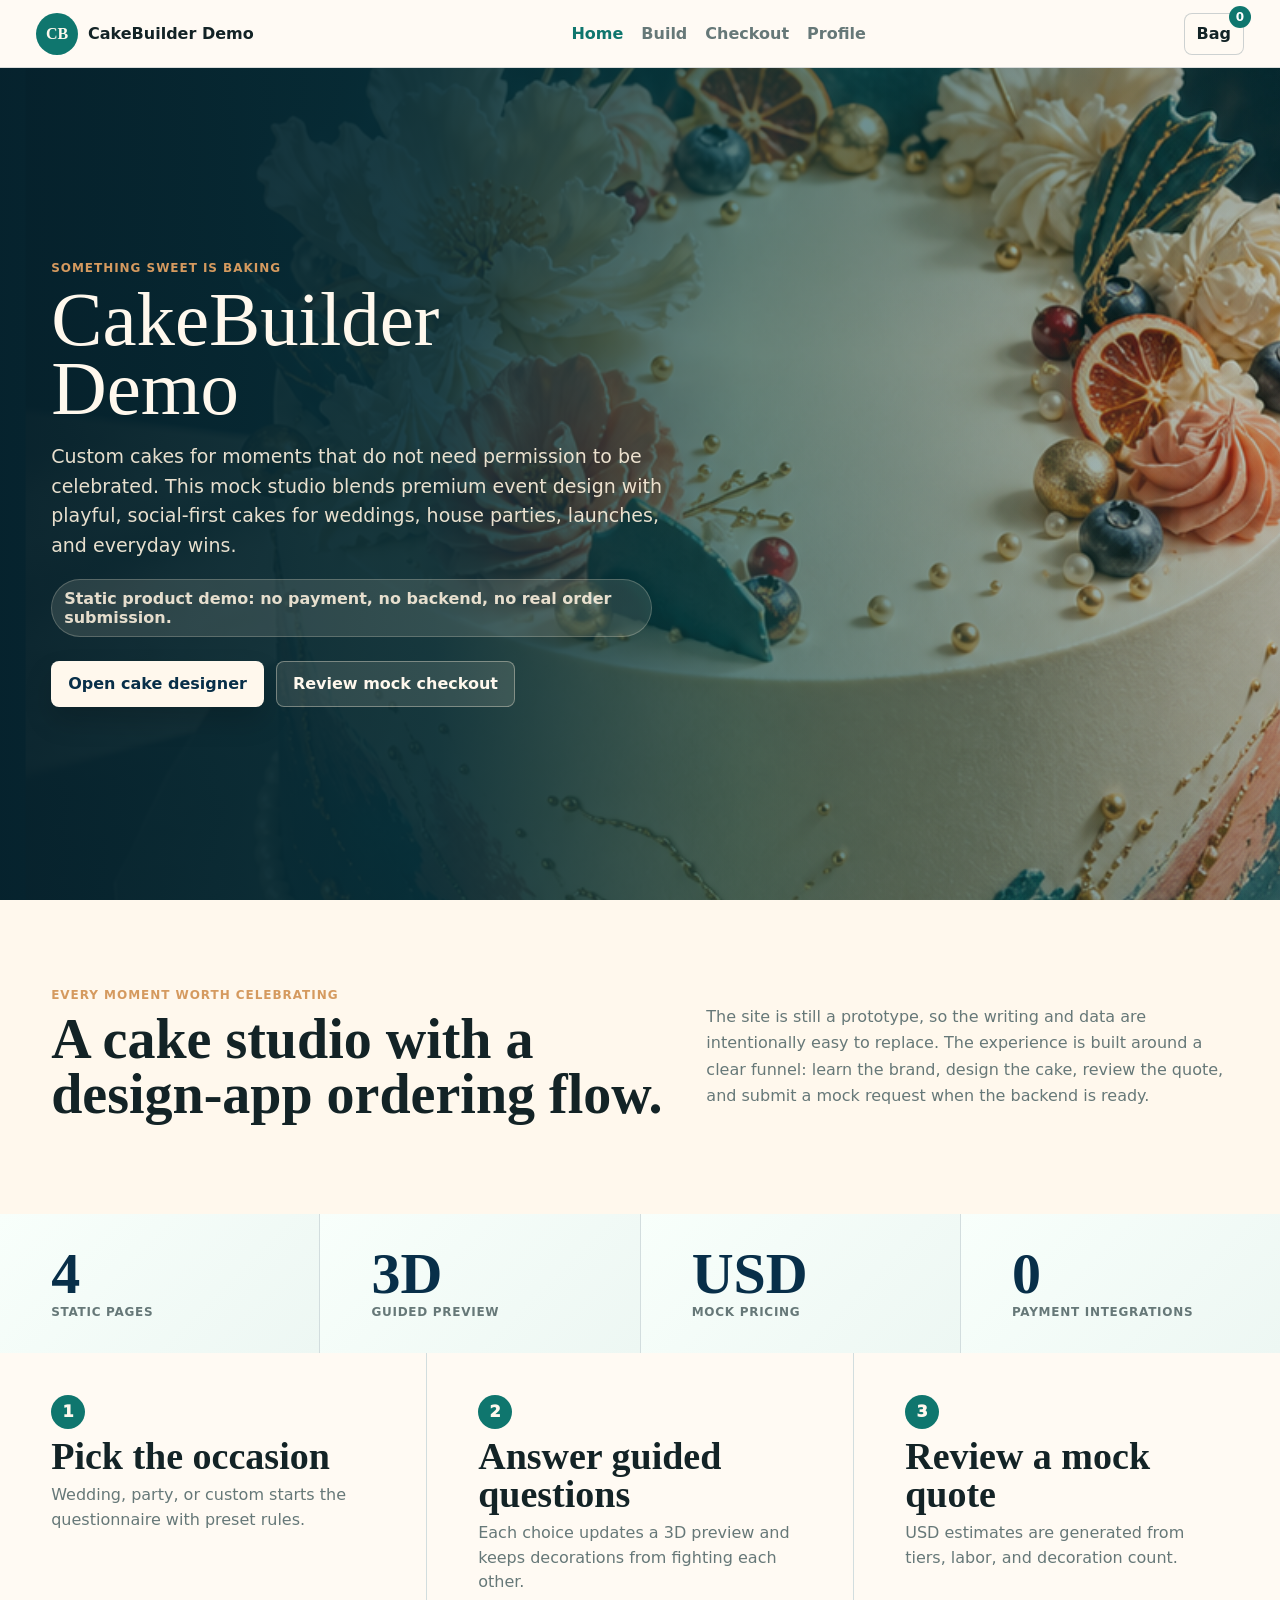
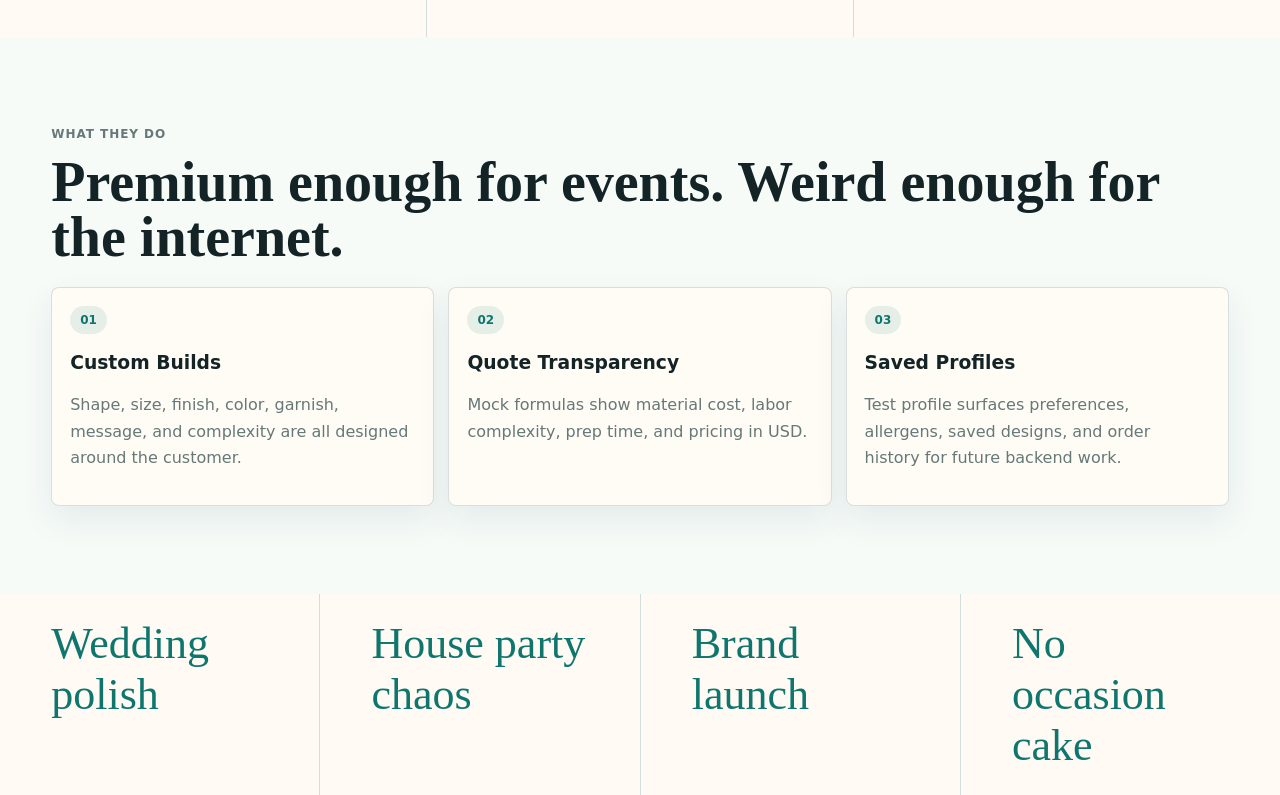
==== index.html @ 95fa7612 "Make homepage hero full-bleed" ====
<!doctype html>
<html lang="en">
  <head>
    <meta charset="utf-8" />
    <meta name="viewport" content="width=device-width, initial-scale=1" />
    <title>CakeBuilder Demo | Custom Cake Design Prototype</title>
    <meta
      name="description"
      content="CakeBuilder Demo is a polished static prototype with a guided cake builder, checkout preview, and mock profile UI."
    />
    <link rel="stylesheet" href="styles.css" />
  </head>
  <body data-page="home">
    <header class="site-header">
      <a class="brand" href="index.html" aria-label="CakeBuilder Demo home">
        <span class="brand-mark">CB</span>
        <span class="brand-text">CakeBuilder Demo</span>
      </a>
      <nav class="nav-links" aria-label="Primary navigation">
        <a aria-current="page" href="index.html">Home</a>
        <a href="builder.html">Build</a>
        <a href="checkout.html">Checkout</a>
        <a href="profile.html">Profile</a>
      </nav>
      <a class="bag-button" href="checkout.html" aria-label="Open checkout">
        <span class="cart-count">0</span>
        Bag
      </a>
    </header>

    <main>
      <section class="hero hero-home">
        <div class="hero-copy">
          <p class="eyebrow">Something sweet is baking</p>
          <h1><span>CakeBuilder</span><span>Demo</span></h1>
          <p>
            Custom cakes for moments that do not need permission to be celebrated. This mock
            studio blends premium event design with playful, social-first cakes for weddings,
            house parties, launches, and everyday wins.
          </p>
          <div class="prototype-note">Static product demo: no payment, no backend, no real order submission.</div>
          <div class="hero-actions">
            <a class="primary-button" href="builder.html">Open cake designer</a>
            <a class="secondary-button" href="checkout.html">Review mock checkout</a>
          </div>
        </div>
        <div class="poster-cake" aria-hidden="true">
          <img
            class="poster-image"
            src="assets/homepage-cake-poster.png"
            alt=""
            decoding="async"
            fetchpriority="high"
          />
        </div>
      </section>

      <section class="intro-band">
        <div>
          <p class="eyebrow">Every moment worth celebrating</p>
          <h2>A cake studio with a design-app ordering flow.</h2>
        </div>
        <p>
          The site is still a prototype, so the writing and data are intentionally easy to
          replace. The experience is built around a clear funnel: learn the brand, design the
          cake, review the quote, and submit a mock request when the backend is ready.
        </p>
      </section>

      <section class="demo-metrics" aria-label="Demo capabilities">
        <div>
          <strong>4</strong>
          <span>static pages</span>
        </div>
        <div>
          <strong>3D</strong>
          <span>guided preview</span>
        </div>
        <div>
          <strong>USD</strong>
          <span>mock pricing</span>
        </div>
        <div>
          <strong>0</strong>
          <span>payment integrations</span>
        </div>
      </section>

      <section class="process-band" aria-label="Prototype flow">
        <article>
          <span>1</span>
          <h3>Pick the occasion</h3>
          <p>Wedding, party, or custom starts the questionnaire with preset rules.</p>
        </article>
        <article>
          <span>2</span>
          <h3>Answer guided questions</h3>
          <p>Each choice updates a 3D preview and keeps decorations from fighting each other.</p>
        </article>
        <article>
          <span>3</span>
          <h3>Review a mock quote</h3>
          <p>USD estimates are generated from tiers, labor, and decoration count.</p>
        </article>
      </section>

      <section class="split-story">
        <div class="section-heading">
          <p class="eyebrow">What they do</p>
          <h2>Premium enough for events. Weird enough for the internet.</h2>
        </div>
        <div class="story-grid">
          <article>
            <span class="feature-chip">01</span>
            <h3>Custom Builds</h3>
            <p>Shape, size, finish, color, garnish, message, and complexity are all designed around the customer.</p>
          </article>
          <article>
            <span class="feature-chip">02</span>
            <h3>Quote Transparency</h3>
            <p>Mock formulas show material cost, labor complexity, prep time, and pricing in USD.</p>
          </article>
          <article>
            <span class="feature-chip">03</span>
            <h3>Saved Profiles</h3>
            <p>Test profile surfaces preferences, allergens, saved designs, and order history for future backend work.</p>
          </article>
        </div>
      </section>

      <section class="occasion-strip" aria-label="Cake occasions">
        <a href="builder.html?style=wedding">Wedding polish</a>
        <a href="builder.html?style=party">House party chaos</a>
        <a href="builder.html?style=custom">Brand launch</a>
        <a href="builder.html?style=custom">No occasion cake</a>
      </section>
    </main>

    <script src="app.js"></script>
  </body>
</html>
---- styles.css ----
:root {
  --red: #0f766e;
  --red-dark: #082f49;
  --cream: #fff8ed;
  --cream-2: #dceee9;
  --ink: #132326;
  --muted: #667878;
  --gold: #d59a5f;
  --teal: #14b8a6;
  --pink: #e97863;
  --card: rgba(255, 252, 246, 0.95);
  --line: rgba(8, 47, 73, 0.15);
  --shadow: 0 22px 54px rgba(10, 37, 47, 0.18);
  color-scheme: light;
  font-family: Inter, ui-sans-serif, system-ui, -apple-system, BlinkMacSystemFont, "Segoe UI", sans-serif;
}

* {
  box-sizing: border-box;
}

html {
  scroll-behavior: smooth;
}

body {
  margin: 0;
  background: #f6fbf8;
  color: var(--ink);
}

button,
input,
select,
textarea {
  font: inherit;
}

a {
  color: inherit;
}

.site-header {
  position: sticky;
  top: 0;
  z-index: 20;
  display: flex;
  align-items: center;
  justify-content: space-between;
  gap: 12px;
  min-height: 68px;
  padding: 10px clamp(14px, 3vw, 36px);
  background: rgba(255, 250, 243, 0.92);
  border-bottom: 1px solid var(--line);
  backdrop-filter: blur(18px);
}

.brand {
  display: inline-flex;
  align-items: center;
  gap: 10px;
  min-width: 0;
  text-decoration: none;
  font-weight: 900;
}

.brand-mark {
  display: grid;
  place-items: center;
  width: 42px;
  height: 42px;
  flex: 0 0 auto;
  border-radius: 50%;
  background: var(--red);
  color: var(--cream);
  font-family: Georgia, serif;
}

.brand-text {
  white-space: nowrap;
}

.nav-links {
  display: none;
  gap: 18px;
  color: var(--muted);
  font-weight: 800;
}

.nav-links a {
  text-decoration: none;
}

.nav-links a[aria-current="page"] {
  color: var(--red);
}

.bag-button {
  position: relative;
  display: inline-flex;
  align-items: center;
  justify-content: center;
  min-height: 42px;
  border: 1px solid rgba(8, 47, 73, 0.2);
  border-radius: 8px;
  padding: 9px 12px;
  background: #fffaf3;
  color: var(--ink);
  font-weight: 900;
  text-decoration: none;
}

.cart-count {
  position: absolute;
  top: -8px;
  right: -8px;
  display: grid;
  place-items: center;
  min-width: 22px;
  height: 22px;
  padding: 0 6px;
  border-radius: 999px;
  background: var(--red);
  color: #fff;
  font-size: 12px;
}

.hero {
  display: grid;
  gap: 28px;
  align-items: center;
  padding: clamp(28px, 6vw, 72px) clamp(16px, 4vw, 64px);
}

.hero-home {
  position: relative;
  min-height: calc(100svh - 68px);
  overflow: hidden;
  isolation: isolate;
  background: #0a3c45;
  color: var(--cream);
}

.hero-copy {
  position: relative;
  z-index: 2;
  max-width: 640px;
}

.eyebrow {
  margin: 0 0 10px;
  color: var(--gold);
  font-size: 12px;
  font-weight: 900;
  letter-spacing: 0.08em;
  text-transform: uppercase;
}

h1,
h2,
h3,
p {
  overflow-wrap: anywhere;
}

.hero h1,
.page-heading h1,
.designer-hero h1,
.profile-card h1 {
  margin: 0;
  font-family: Georgia, "Times New Roman", serif;
  font-size: clamp(52px, 12vw, 120px);
  line-height: 0.9;
  font-weight: 500;
}

.hero h1 span {
  display: block;
  overflow-wrap: normal;
}

.hero p:not(.eyebrow),
.designer-hero p,
.page-heading p {
  max-width: 62ch;
  color: rgba(255, 243, 223, 0.9);
  font-size: clamp(17px, 2.4vw, 21px);
  line-height: 1.55;
}

.hero-actions,
.action-row {
  display: flex;
  flex-wrap: wrap;
  gap: 12px;
  margin-top: 24px;
}

.primary-button,
.secondary-button,
.secondary-action,
.tool-button {
  display: inline-flex;
  align-items: center;
  justify-content: center;
  min-height: 46px;
  border-radius: 8px;
  padding: 12px 16px;
  border: 1px solid transparent;
  font-weight: 900;
  text-decoration: none;
  cursor: pointer;
}

.primary-button {
  background: var(--cream);
  color: var(--red-dark);
  box-shadow: 0 14px 28px rgba(0, 0, 0, 0.16);
}

.secondary-button {
  background: rgba(255, 243, 223, 0.12);
  border-color: rgba(255, 243, 223, 0.36);
  color: var(--cream);
}

.secondary-action,
.tool-button {
  background: #fffaf3;
  border-color: rgba(8, 47, 73, 0.2);
  color: var(--ink);
}

.full {
  width: 100%;
}

.poster-cake {
  position: absolute;
  inset: 0;
  z-index: 0;
  min-height: 100%;
  overflow: hidden;
  border: 0;
  border-radius: 0;
  background: #08333c;
  box-shadow: none;
  isolation: isolate;
  pointer-events: none;
}

.poster-cake::after {
  content: "";
  position: absolute;
  inset: 0;
  z-index: 1;
  background:
    linear-gradient(90deg, rgba(6, 34, 45, 0.96) 0%, rgba(8, 48, 58, 0.9) 34%, rgba(9, 74, 76, 0.56) 58%, rgba(9, 74, 76, 0.18) 100%),
    linear-gradient(180deg, rgba(3, 27, 34, 0.18), transparent 34%, rgba(3, 27, 34, 0.18)),
    radial-gradient(circle at 80% 72%, rgba(213, 154, 95, 0.12), transparent 34%);
  pointer-events: none;
}

.poster-image {
  position: absolute;
  inset: 0;
  z-index: 0;
  width: 100%;
  height: 100%;
  object-fit: cover;
  object-position: center 62%;
  transform: scale(1.2) translateX(10%);
  filter: saturate(1.04) contrast(1.03) brightness(0.92);
}

.poster-script {
  position: absolute;
  top: clamp(24px, 5vh, 44px);
  left: clamp(18px, 4vw, 42px);
  right: clamp(18px, 4vw, 42px);
  z-index: 2;
  color: #fff8ef;
  font-family: Georgia, "Times New Roman", serif;
  font-size: clamp(68px, 8vw, 112px);
  font-style: italic;
  line-height: 0.72;
  opacity: 0.94;
  text-shadow: 0 8px 22px rgba(2, 20, 28, 0.42);
  pointer-events: none;
}

.poster-plate {
  position: absolute;
  left: 50%;
  bottom: 82px;
  width: min(76vw, 420px);
  height: min(76vw, 420px);
  transform: translateX(-50%) rotateX(58deg) rotateZ(-10deg);
  border-radius: 50%;
  background: #f7e2bf;
  box-shadow: 0 18px 0 #e7c792, 0 36px 44px rgba(0, 0, 0, 0.26);
}

.poster-dessert {
  position: absolute;
  left: 13%;
  top: 11%;
  width: 74%;
  height: 74%;
  border-radius: 50%;
  background:
    radial-gradient(circle at center, #b80713 0 34%, transparent 35%),
    radial-gradient(circle at center, #fff2db 0 62%, #3b1b13 63% 77%, transparent 78%);
}

.poster-dessert span {
  position: absolute;
  width: 36px;
  height: 36px;
  border-radius: 50%;
  background: radial-gradient(circle at 35% 30%, #fff, #f5d5b3 70%);
  box-shadow: 0 6px 0 #d9b383;
}

.poster-dessert span::after {
  content: "";
  position: absolute;
  left: 11px;
  top: -10px;
  width: 18px;
  height: 18px;
  border-radius: 50%;
  background: #e51d24;
}

.poster-dessert span:nth-child(1) { left: 12%; top: 22%; }
.poster-dessert span:nth-child(2) { left: 42%; top: 8%; }
.poster-dessert span:nth-child(3) { right: 10%; top: 30%; }
.poster-dessert span:nth-child(4) { right: 18%; bottom: 16%; }
.poster-dessert span:nth-child(5) { left: 36%; bottom: 5%; }
.poster-dessert span:nth-child(6) { left: 6%; bottom: 26%; }

.poster-tag {
  position: absolute;
  left: 50%;
  bottom: 26px;
  z-index: 3;
  width: min(76%, 360px);
  transform: translateX(-50%);
  border: 1px solid rgba(255, 243, 223, 0.78);
  border-radius: 999px;
  padding: 10px 16px;
  background: rgba(8, 47, 73, 0.32);
  backdrop-filter: blur(10px);
  text-align: center;
  color: rgba(255, 243, 223, 0.9);
  font-weight: 800;
  text-shadow: 0 2px 8px rgba(2, 20, 28, 0.5);
}

.intro-band,
.split-story,
.page-shell,
.designer-shell {
  padding: clamp(36px, 7vw, 88px) clamp(16px, 4vw, 64px);
}

.intro-band {
  display: grid;
  gap: 18px;
  background: var(--cream);
}

.intro-band h2,
.section-heading h2,
.panel-title h2,
.checkout-summary h2,
.data-panel h2 {
  margin: 0;
  font-family: Georgia, "Times New Roman", serif;
  font-size: clamp(30px, 5vw, 56px);
  line-height: 0.98;
}

.intro-band p:not(.eyebrow),
.split-story p,
.page-heading p,
.profile-card p,
.data-panel p {
  color: var(--muted);
  line-height: 1.65;
}

.story-grid,
.profile-layout {
  display: grid;
  gap: 14px;
  margin-top: 22px;
}

.story-grid article,
.profile-card,
.data-panel,
.checkout-summary,
.checkout-item,
.loadout-panel,
.designer-controls,
.builder-viewport {
  border: 1px solid var(--line);
  border-radius: 8px;
  background: var(--card);
  box-shadow: 0 14px 34px rgba(8, 47, 73, 0.08);
}

.story-grid article,
.data-panel,
.checkout-summary,
.checkout-item,
.loadout-panel,
.designer-controls {
  padding: 18px;
}

.feature-chip,
.status-pill {
  display: inline-flex;
  width: fit-content;
  border-radius: 999px;
  padding: 7px 10px;
  background: rgba(15, 118, 110, 0.1);
  color: var(--red);
  font-size: 12px;
  font-weight: 900;
}

.occasion-strip {
  display: grid;
  grid-template-columns: 1fr;
  gap: 1px;
  background: var(--line);
}

.occasion-strip a {
  padding: 24px clamp(16px, 4vw, 64px);
  background: #fffaf3;
  color: var(--red);
  font-size: clamp(24px, 5vw, 44px);
  font-family: Georgia, serif;
  text-decoration: none;
}

.designer-shell {
  background: linear-gradient(180deg, #fffaf3, #f7ead9);
}

.designer-hero,
.page-heading {
  display: grid;
  gap: 14px;
  margin-bottom: 24px;
}

.designer-hero h1,
.page-heading h1,
.profile-card h1 {
  color: var(--ink);
}

.designer-hero p,
.page-heading p {
  color: var(--muted);
}

.designer-grid {
  display: grid;
  gap: 16px;
}

.loadout-panel,
.designer-controls {
  display: grid;
  align-content: start;
  gap: 14px;
}

.panel-title h2 {
  font-size: 32px;
}

.preset-card {
  display: grid;
  gap: 5px;
  width: 100%;
  border: 1px solid var(--line);
  border-radius: 8px;
  padding: 13px;
  background: #fffaf3;
  color: var(--ink);
  text-align: left;
  cursor: pointer;
}

.preset-card span {
  font-weight: 900;
}

.preset-card small {
  color: var(--muted);
  line-height: 1.4;
}

.preset-card.active {
  border-color: rgba(15, 118, 110, 0.55);
  background: rgba(15, 118, 110, 0.08);
}

.builder-viewport {
  position: relative;
  min-height: 580px;
  overflow: hidden;
  background:
    radial-gradient(circle at 70% 20%, rgba(255, 244, 223, 0.95), transparent 26%),
    linear-gradient(155deg, #ffe8dd, #fff3df 42%, #bdece6);
}

.viewport-hud {
  position: absolute;
  left: 14px;
  right: 14px;
  top: 12px;
  z-index: 5;
  display: flex;
  flex-wrap: wrap;
  justify-content: space-between;
  gap: 8px;
  color: var(--red-dark);
  font-weight: 900;
}

.stage-toolbar {
  position: absolute;
  top: 52px;
  left: 12px;
  right: 12px;
  z-index: 4;
  display: flex;
  flex-wrap: wrap;
  gap: 8px;
}

.tool-button {
  min-height: 40px;
  padding: 9px 12px;
  background: rgba(255, 250, 243, 0.78);
  backdrop-filter: blur(10px);
}

.cake-scene {
  display: grid;
  place-items: center;
  min-height: 560px;
  padding: 110px 12px 42px;
  perspective: 980px;
  cursor: grab;
}

.cake-scene:active {
  cursor: grabbing;
}

.cake-stack {
  --frosting: #fff4df;
  --drip: #0f766e;
  --spin: -18deg;
  --tilt: 58deg;
  --zoom: 1;
  --lean: 0deg;
  --tier-height: 121px;
  --diameter-scale: 1.17;
  --gloss: 0.42;
  --piping-opacity: 0.54;
  --topper-scale: 1;
  position: relative;
  width: min(82vw, 500px);
  height: 430px;
  transform-style: preserve-3d;
  transform: scale(var(--zoom)) translateY(56px) rotateX(var(--tilt)) rotateZ(var(--spin)) skewX(var(--lean));
  transition: transform 180ms ease;
}

.cake-tier {
  position: absolute;
  left: 50%;
  height: var(--tier-height);
  transform: translateX(-50%);
  border-radius: var(--cake-radius, 46%);
  background:
    linear-gradient(140deg, rgba(255, 255, 255, calc(var(--gloss) * 0.55)), transparent 34%),
    linear-gradient(90deg, rgba(0, 0, 0, 0.2), transparent 18% 82%, rgba(0, 0, 0, 0.16)),
    var(--frosting);
  box-shadow: inset 0 -18px 0 rgba(72, 32, 16, 0.14), 0 14px 24px rgba(54, 12, 8, 0.17);
}

.cake-top {
  position: absolute;
  left: 0;
  right: 0;
  top: -42px;
  height: 88px;
  border-radius: var(--cake-radius, 46%);
  background:
    radial-gradient(circle at 50% 46%, rgba(255, 255, 255, calc(var(--gloss) * 0.55)), transparent 34%),
    var(--frosting);
  border: 3px solid rgba(255, 255, 255, 0.32);
}

.drip-layer {
  position: absolute;
  left: 7%;
  right: 7%;
  top: -3px;
  height: 38px;
  border-radius: 0 0 40px 40px;
  background:
    radial-gradient(circle at 10% 0, var(--drip) 0 18px, transparent 19px),
    radial-gradient(circle at 36% 0, var(--drip) 0 24px, transparent 25px),
    radial-gradient(circle at 63% 0, var(--drip) 0 17px, transparent 18px),
    radial-gradient(circle at 84% 0, var(--drip) 0 29px, transparent 30px);
  opacity: 0.92;
}

.piping-band {
  position: absolute;
  left: 8%;
  right: 8%;
  bottom: 12px;
  height: 16px;
  opacity: var(--piping-opacity);
  border-radius: 999px;
  background:
    repeating-linear-gradient(90deg, rgba(8, 47, 73, 0.45) 0 10px, rgba(255, 250, 243, 0.65) 10px 20px);
}

.tier-1 {
  bottom: 56px;
  width: calc(86% * var(--diameter-scale));
}

.tier-2 {
  bottom: 132px;
  width: calc(68% * var(--diameter-scale));
}

.tier-3 {
  bottom: 208px;
  width: calc(52% * var(--diameter-scale));
}

.tier-4 {
  bottom: 284px;
  width: calc(40% * var(--diameter-scale));
}

.cake-stack[data-tiers="1"] .tier-2,
.cake-stack[data-tiers="1"] .tier-3,
.cake-stack[data-tiers="1"] .tier-4,
.cake-stack[data-tiers="2"] .tier-3,
.cake-stack[data-tiers="2"] .tier-4,
.cake-stack[data-tiers="3"] .tier-4 {
  display: none;
}

.cake-stack[data-shape="square"] {
  --cake-radius: 15%;
}

.cake-stack[data-shape="heart"] {
  --cake-radius: 48% 48% 44% 44% / 58% 58% 36% 36%;
}

.cake-stack[data-shape="cloud"] {
  --cake-radius: 52% 42% 56% 44% / 44% 60% 40% 58%;
}

.cake-message {
  position: absolute;
  left: 50%;
  top: 45%;
  z-index: 2;
  max-width: 70%;
  transform: translate(-50%, -50%);
  color: var(--red-dark);
  font-family: Georgia, serif;
  font-weight: 900;
  text-align: center;
  overflow-wrap: anywhere;
  line-height: 1;
}

.toppings-ring {
  position: absolute;
  inset: 7%;
}

.topper {
  position: absolute;
  left: 50%;
  top: 50%;
  display: grid;
  place-items: center;
  width: calc(32px * var(--topper-scale));
  height: calc(32px * var(--topper-scale));
  transform: rotate(var(--angle)) translateX(var(--radius)) rotate(calc(var(--angle) * -1));
  border-radius: 50%;
  font-size: 10px;
  font-weight: 1000;
  box-shadow: 0 5px 0 rgba(0, 0, 0, 0.14);
}

.sprinkle-field {
  position: absolute;
  inset: 44px 22px 128px;
  z-index: 6;
  pointer-events: none;
}

.sprinkle {
  position: absolute;
  width: 18px;
  height: 5px;
  border-radius: 999px;
  box-shadow: 0 2px 4px rgba(0, 0, 0, 0.18);
}

.cake-shadow {
  position: absolute;
  left: 50%;
  bottom: 14px;
  width: 90%;
  height: 46px;
  transform: translateX(-50%);
  border-radius: 50%;
  background: rgba(63, 23, 10, 0.2);
  filter: blur(8px);
}

.stage-note {
  position: absolute;
  left: 18px;
  right: 18px;
  bottom: 12px;
  margin: 0;
  color: rgba(33, 24, 23, 0.72);
  text-align: center;
  font-weight: 800;
}

.designer-controls details {
  border: 1px solid var(--line);
  border-radius: 8px;
  background: rgba(255, 250, 243, 0.76);
  padding: 12px;
}

.designer-controls summary {
  cursor: pointer;
  color: var(--red-dark);
  font-weight: 1000;
}

.control-grid {
  display: grid;
  grid-template-columns: 1fr;
  gap: 12px;
  margin-top: 12px;
}

label,
legend,
.swatch-group span {
  display: grid;
  gap: 7px;
  color: var(--ink);
  font-weight: 900;
}

input,
select,
textarea {
  width: 100%;
  min-height: 44px;
  border: 1px solid rgba(8, 47, 73, 0.2);
  border-radius: 8px;
  padding: 10px 12px;
  background: #fffaf3;
  color: var(--ink);
}

textarea {
  resize: vertical;
}

input[type="range"] {
  padding: 0;
  accent-color: var(--red);
}

output {
  color: var(--red);
  font-weight: 1000;
}

.swatch-group {
  display: grid;
  grid-template-columns: 1fr repeat(5, 38px);
  align-items: center;
  gap: 8px;
  margin-top: 12px;
}

.swatch,
.drip-swatch {
  width: 36px;
  height: 36px;
  padding: 0;
  border: 2px solid rgba(33, 24, 23, 0.2);
  border-radius: 50%;
  background: var(--swatch);
  cursor: pointer;
}

.swatch.active,
.drip-swatch.active {
  outline: 3px solid var(--gold);
  outline-offset: 2px;
}

.decorations {
  display: grid;
  grid-template-columns: 1fr;
  gap: 8px;
  margin: 12px 0 0;
  border: 1px solid rgba(8, 47, 73, 0.16);
  border-radius: 8px;
  padding: 12px;
}

.decorations label {
  display: flex;
  align-items: center;
  gap: 8px;
  color: var(--muted);
  font-weight: 800;
}

.decorations input {
  width: 18px;
  min-height: 18px;
  accent-color: var(--red);
}

.estimate {
  display: grid;
  grid-template-columns: 1fr;
  gap: 12px;
  border-radius: 8px;
  padding: 16px;
  background: var(--red);
  color: var(--cream);
}

.estimate div {
  display: grid;
  gap: 2px;
}

.estimate span,
.estimate small {
  color: rgba(255, 243, 223, 0.76);
}

.estimate strong {
  font-size: 27px;
}

.checkout-grid {
  display: grid;
  gap: 16px;
}

.checkout-list {
  display: grid;
  align-content: start;
  gap: 14px;
}

.checkout-item {
  display: grid;
  gap: 12px;
}

.checkout-item h2 {
  margin: 0 0 8px;
}

.checkout-item p,
.empty-cart,
.mock-note {
  color: var(--muted);
  line-height: 1.5;
}

.mini-quote {
  display: grid;
  gap: 4px;
  color: var(--muted);
  font-weight: 800;
}

.mini-quote strong {
  color: var(--red);
  font-size: 24px;
}

.checkout-summary {
  display: grid;
  align-content: start;
  gap: 14px;
}

.summary-line {
  display: flex;
  justify-content: space-between;
  gap: 12px;
  border-bottom: 1px solid var(--line);
  padding-bottom: 10px;
}

.profile-hero {
  margin-bottom: 18px;
}

.profile-card {
  display: grid;
  grid-template-columns: auto 1fr;
  align-items: center;
  gap: 14px;
  padding: 18px;
}

.hero-card {
  background: linear-gradient(135deg, rgba(15, 118, 110, 0.12), var(--card));
}

.avatar {
  display: grid;
  place-items: center;
  width: 64px;
  height: 64px;
  border-radius: 50%;
  background: var(--red);
  color: var(--cream);
  font-size: 30px;
  font-family: Georgia, serif;
}

.status-pill {
  grid-column: 1 / -1;
}

.saved-design {
  display: grid;
  gap: 4px;
  border-top: 1px solid var(--line);
  padding: 12px 0;
}

.saved-design:first-child {
  border-top: 0;
}

@media (min-width: 720px) {
  .nav-links {
    display: flex;
  }

  .intro-band {
    grid-template-columns: minmax(0, 1fr) minmax(340px, 0.82fr);
  }

  .hero-home {
    grid-template-columns: minmax(340px, 640px);
    align-content: center;
    padding-block: clamp(72px, 11vh, 120px);
  }

  .hero-home h1 {
    max-width: 10.8ch;
    font-size: clamp(56px, 6vw, 86px);
  }

  .hero-home p:not(.eyebrow) {
    max-width: 54ch;
    font-size: clamp(17px, 1.7vw, 19px);
  }

  .hero-home .prototype-note {
    max-width: 54ch;
  }

  .story-grid,
  .profile-layout {
    grid-template-columns: repeat(3, 1fr);
  }

  .occasion-strip {
    grid-template-columns: repeat(4, 1fr);
  }

  .control-grid,
  .decorations,
  .estimate {
    grid-template-columns: 1fr 1fr;
  }

  .checkout-grid {
    grid-template-columns: minmax(0, 1fr) minmax(330px, 420px);
    align-items: start;
  }

  .checkout-summary {
    position: sticky;
    top: 86px;
  }
}

@media (min-width: 1120px) {
  .designer-grid {
    grid-template-columns: 250px minmax(0, 1fr) 420px;
    align-items: start;
  }

  .loadout-panel,
  .designer-controls {
    position: sticky;
    top: 86px;
    max-height: calc(100vh - 104px);
    overflow: auto;
  }

  .builder-viewport {
    min-height: calc(100vh - 160px);
  }

  .cake-scene {
    min-height: calc(100vh - 180px);
  }
}

@media (max-width: 430px) {
  .brand-text {
    max-width: 128px;
    white-space: normal;
    line-height: 1;
  }

  .stage-toolbar {
    top: 70px;
  }

  .cake-scene {
    padding-top: 142px;
  }

  .swatch-group {
    grid-template-columns: 1fr repeat(4, 34px);
  }
}

.studio-app {
  min-height: calc(100vh - 68px);
  padding: clamp(16px, 3vw, 34px);
  background:
    radial-gradient(circle at 82% 8%, rgba(233, 120, 99, 0.18), transparent 28%),
    linear-gradient(180deg, #fffaf3, #f6ead8);
}

.studio-topbar {
  display: grid;
  gap: 14px;
  margin-bottom: 16px;
}

.studio-topbar h1 {
  margin: 0;
  font-family: Georgia, "Times New Roman", serif;
  font-size: clamp(34px, 7vw, 76px);
  line-height: 0.94;
  font-weight: 500;
}

.studio-actions {
  display: flex;
  flex-wrap: wrap;
  gap: 10px;
}

.studio-grid {
  display: grid;
  gap: 14px;
}

.studio-panel,
.studio-viewport {
  border: 1px solid var(--line);
  border-radius: 8px;
  background: rgba(255, 249, 239, 0.94);
  box-shadow: 0 14px 34px rgba(8, 47, 73, 0.08);
}

.studio-panel {
  display: grid;
  align-content: start;
  gap: 14px;
  padding: 16px;
}

.studio-panel .tight {
  margin-top: 8px;
}

.studio-viewport {
  position: relative;
  min-height: 620px;
  overflow: hidden;
  background:
    linear-gradient(160deg, rgba(255, 232, 221, 0.92), rgba(255, 243, 223, 0.88) 45%, rgba(189, 236, 230, 0.92)),
    #fff3df;
}

#cakeCanvas {
  display: block;
  width: 100%;
  height: 100%;
  min-height: 620px;
  cursor: grab;
}

#cakeCanvas:active {
  cursor: grabbing;
}

.viewport-hud {
  position: absolute;
  top: 12px;
  left: 12px;
  right: 12px;
  z-index: 2;
  display: flex;
  flex-wrap: wrap;
  gap: 8px;
  justify-content: space-between;
  pointer-events: none;
}

.viewport-hud span,
.viewport-help span {
  border: 1px solid rgba(8, 47, 73, 0.14);
  border-radius: 999px;
  padding: 7px 10px;
  background: rgba(255, 250, 243, 0.72);
  color: var(--red-dark);
  font-size: 12px;
  font-weight: 900;
  backdrop-filter: blur(10px);
}

.viewport-help {
  position: absolute;
  left: 12px;
  right: 12px;
  bottom: 12px;
  z-index: 2;
  display: flex;
  flex-wrap: wrap;
  gap: 8px;
  justify-content: center;
  pointer-events: none;
}

.layer-list,
.preset-stack {
  display: grid;
  gap: 8px;
}

.layer-list button,
.asset-grid button {
  border: 1px solid var(--line);
  border-radius: 8px;
  padding: 10px 12px;
  background: #fffaf3;
  color: var(--ink);
  font-weight: 900;
  text-align: left;
  cursor: pointer;
}

.layer-list button.active {
  border-color: rgba(15, 118, 110, 0.55);
  background: rgba(15, 118, 110, 0.09);
  color: var(--red);
}

.asset-grid {
  display: grid;
  grid-template-columns: 1fr 1fr;
  gap: 8px;
}

.inspector-panel details {
  border: 1px solid var(--line);
  border-radius: 8px;
  padding: 12px;
  background: rgba(255, 250, 243, 0.72);
}

.inspector-panel summary {
  cursor: pointer;
  color: var(--red-dark);
  font-weight: 1000;
}

.inspector-panel label {
  margin-top: 10px;
}

.inspector-panel input[type="color"] {
  height: 46px;
  padding: 5px;
}

.inspector-panel button:disabled,
.inspector-panel input:disabled {
  cursor: not-allowed;
  opacity: 0.5;
}

@media (min-width: 1060px) {
  .studio-topbar {
    grid-template-columns: minmax(0, 1fr) auto;
    align-items: end;
  }

  .studio-grid {
    grid-template-columns: 260px minmax(0, 1fr) 390px;
    align-items: stretch;
  }

  .studio-panel {
    max-height: calc(100vh - 190px);
    overflow: auto;
  }

  .studio-viewport,
  #cakeCanvas {
    min-height: calc(100vh - 190px);
  }
}

@media (max-width: 720px) {
  .studio-viewport,
  #cakeCanvas {
    min-height: 520px;
  }

  .viewport-hud {
    align-items: flex-start;
    flex-direction: column;
  }
}

.guided-builder {
  min-height: calc(100vh - 68px);
  padding: clamp(18px, 4vw, 42px);
  background:
    radial-gradient(circle at 82% 10%, rgba(233, 120, 99, 0.18), transparent 28%),
    linear-gradient(180deg, #fffaf3, #f6ead8);
}

.builder-intro {
  display: grid;
  gap: 12px;
  margin-bottom: 18px;
}

.builder-intro h1 {
  margin: 0;
  font-family: Georgia, "Times New Roman", serif;
  font-size: clamp(44px, 9vw, 92px);
  line-height: 0.92;
  font-weight: 500;
}

.builder-intro p {
  max-width: 68ch;
  color: var(--muted);
  line-height: 1.6;
}

.guided-grid {
  display: grid;
  gap: 14px;
}

.guided-panel,
.preview-panel {
  border: 1px solid var(--line);
  border-radius: 8px;
  background: rgba(255, 249, 239, 0.94);
  box-shadow: 0 14px 34px rgba(8, 47, 73, 0.08);
}

.guided-panel {
  display: grid;
  align-content: start;
  gap: 16px;
  padding: 16px;
}

.step-heading,
.preview-title {
  display: flex;
  align-items: flex-start;
  justify-content: space-between;
  gap: 12px;
}

.step-heading span {
  display: grid;
  place-items: center;
  width: 34px;
  height: 34px;
  flex: 0 0 auto;
  border-radius: 50%;
  background: var(--red);
  color: var(--cream);
  font-weight: 1000;
}

.step-heading h2,
.preview-title h2 {
  margin: 0;
  font-family: Georgia, "Times New Roman", serif;
  font-size: clamp(28px, 5vw, 42px);
  line-height: 1;
}

.cake-type-grid,
.guided-form,
.choice-list {
  display: grid;
  gap: 10px;
}

.cake-type-card,
.choice-card {
  display: grid;
  gap: 6px;
  width: 100%;
  border: 1px solid var(--line);
  border-radius: 8px;
  padding: 13px;
  background: #fffaf3;
  color: var(--ink);
  text-align: left;
}

.cake-type-card {
  cursor: pointer;
}

.cake-type-card strong,
.choice-card strong {
  font-size: 17px;
}

.cake-type-card span,
.choice-card small,
.type-note,
.choice-limit {
  color: var(--muted);
  line-height: 1.45;
}

.cake-type-card.active {
  border-color: rgba(15, 118, 110, 0.55);
  background: rgba(15, 118, 110, 0.08);
}

.type-note {
  border-left: 4px solid var(--gold);
  padding: 10px 12px;
  background: rgba(217, 164, 65, 0.12);
  font-weight: 800;
}

.preview-panel {
  position: relative;
  min-height: 600px;
  overflow: hidden;
  padding: 16px;
  background:
    linear-gradient(160deg, rgba(255, 232, 221, 0.92), rgba(255, 243, 223, 0.88) 45%, rgba(189, 236, 230, 0.92)),
    #fff3df;
}

.preview-panel #cakeCanvas {
  display: block;
  width: 100%;
  height: 520px;
  min-height: 520px;
  cursor: grab;
}

.preview-panel #cakeCanvas:active {
  cursor: grabbing;
}

.color-row {
  display: grid;
  grid-template-columns: 1fr 1fr;
  gap: 12px;
}

.color-row input[type="color"] {
  height: 48px;
  padding: 5px;
}

.option-box {
  border: 1px solid var(--line);
  border-radius: 8px;
  padding: 12px;
}

.choice-card {
  grid-template-columns: auto 1fr;
  align-items: start;
}

.choice-card input {
  width: 18px;
  min-height: 18px;
  margin-top: 3px;
  accent-color: var(--red);
}

.choice-limit {
  margin: 10px 0 0;
  font-weight: 900;
}

.message-help {
  color: var(--muted);
  font-weight: 800;
  line-height: 1.4;
}

.wizard-builder {
  min-height: calc(100vh - 68px);
  padding: clamp(18px, 4vw, 42px);
  background:
    radial-gradient(circle at 82% 10%, rgba(233, 120, 99, 0.18), transparent 28%),
    linear-gradient(180deg, #fffaf3, #f6ead8);
}

.wizard-grid {
  display: grid;
  gap: 14px;
}

.wizard-progress,
.wizard-card {
  border: 1px solid var(--line);
  border-radius: 8px;
  background: rgba(255, 249, 239, 0.94);
  box-shadow: 0 14px 34px rgba(8, 47, 73, 0.08);
}

.wizard-progress {
  display: grid;
  gap: 8px;
  padding: 12px;
}

.progress-step {
  display: flex;
  align-items: center;
  gap: 10px;
  border: 1px solid transparent;
  border-radius: 8px;
  padding: 10px;
  color: var(--muted);
  font-weight: 900;
  cursor: pointer;
}

.progress-step span {
  display: grid;
  place-items: center;
  width: 28px;
  height: 28px;
  border-radius: 50%;
  background: rgba(15, 118, 110, 0.1);
  color: var(--red);
}

.progress-step.active {
  border-color: rgba(15, 118, 110, 0.42);
  background: rgba(15, 118, 110, 0.08);
  color: var(--ink);
}

.progress-step.done span {
  background: var(--red);
  color: var(--cream);
}

.wizard-preview {
  min-height: 620px;
}

.wizard-card {
  padding: 18px;
}

.wizard-step {
  display: none;
  gap: 14px;
}

.wizard-step.active {
  display: grid;
}

.wizard-step h2 {
  margin: 0;
  font-family: Georgia, "Times New Roman", serif;
  font-size: clamp(32px, 5vw, 52px);
  line-height: 0.98;
}

.question-hint {
  color: var(--muted);
  line-height: 1.55;
}

.wizard-actions {
  display: flex;
  justify-content: space-between;
  gap: 12px;
  border-top: 1px solid var(--line);
  margin-top: 18px;
  padding-top: 14px;
}

.wizard-actions button:disabled {
  cursor: not-allowed;
  opacity: 0.45;
}

.review-list {
  display: grid;
  gap: 8px;
}

.review-list div {
  display: flex;
  justify-content: space-between;
  gap: 12px;
  border-bottom: 1px solid var(--line);
  padding-bottom: 8px;
}

.review-list span {
  color: var(--muted);
  font-weight: 800;
}

.review-list strong {
  text-align: right;
}

@media (min-width: 1080px) {
  .guided-grid {
    grid-template-columns: 300px minmax(0, 1fr) 390px;
    align-items: start;
  }

  .guided-panel {
    position: sticky;
    top: 86px;
    max-height: calc(100vh - 106px);
    overflow: auto;
  }

  .preview-panel {
    min-height: calc(100vh - 190px);
  }

  .preview-panel #cakeCanvas {
    height: calc(100vh - 320px);
    min-height: 520px;
  }
}

@media (min-width: 1120px) {
  .wizard-grid {
    grid-template-columns: 180px minmax(0, 1fr) 430px;
    align-items: start;
  }

  .wizard-progress,
  .wizard-card {
    position: sticky;
    top: 86px;
  }

  .wizard-preview {
    min-height: calc(100vh - 190px);
  }
}

@media (max-width: 520px) {
  .color-row {
    grid-template-columns: 1fr;
  }

  .preview-title {
    display: grid;
  }
}

.prototype-note,
.builder-badges span,
.preview-quote,
.choice-card em {
  border: 1px solid rgba(255, 243, 223, 0.22);
  border-radius: 999px;
  width: fit-content;
}

.prototype-note {
  margin-top: 18px;
  padding: 9px 12px;
  background: rgba(255, 243, 223, 0.12);
  color: rgba(255, 243, 223, 0.88);
  font-weight: 900;
}

.process-band {
  display: grid;
  gap: 1px;
  background: var(--line);
}

.demo-metrics {
  display: grid;
  grid-template-columns: repeat(2, 1fr);
  gap: 1px;
  background: var(--line);
}

.demo-metrics div {
  display: grid;
  gap: 5px;
  padding: clamp(18px, 3vw, 34px) clamp(16px, 4vw, 64px);
  background: linear-gradient(135deg, #f8fffb, #edf7f3);
}

.demo-metrics strong {
  color: var(--red-dark);
  font-family: Georgia, "Times New Roman", serif;
  font-size: clamp(30px, 5vw, 58px);
  line-height: 0.9;
}

.demo-metrics span {
  color: var(--muted);
  font-weight: 900;
  text-transform: uppercase;
  letter-spacing: 0.06em;
  font-size: 12px;
}

.process-band article {
  display: grid;
  align-content: start;
  gap: 8px;
  padding: clamp(22px, 4vw, 42px) clamp(16px, 4vw, 64px);
  background: #fffaf3;
}

.process-band span {
  display: grid;
  place-items: center;
  width: 34px;
  height: 34px;
  border-radius: 50%;
  background: var(--red);
  color: var(--cream);
  font-weight: 1000;
}

.process-band h3 {
  margin: 0;
  font-family: Georgia, "Times New Roman", serif;
  font-size: clamp(24px, 4vw, 38px);
  line-height: 1;
}

.process-band p {
  margin: 0;
  color: var(--muted);
  line-height: 1.55;
}

.builder-badges {
  display: flex;
  flex-wrap: wrap;
  gap: 8px;
}

.builder-badges span {
  border-color: rgba(8, 47, 73, 0.14);
  padding: 7px 10px;
  background: rgba(255, 250, 243, 0.78);
  color: var(--red-dark);
  font-size: 12px;
  font-weight: 900;
}

.preview-quote {
  position: absolute;
  left: 16px;
  top: 104px;
  z-index: 2;
  display: flex;
  gap: 8px;
  border-color: rgba(8, 47, 73, 0.14);
  padding: 8px 10px;
  background: rgba(255, 250, 243, 0.76);
  color: var(--red-dark);
  font-weight: 1000;
  backdrop-filter: blur(10px);
}

.choice-card em {
  border-color: rgba(8, 47, 73, 0.14);
  padding: 4px 8px;
  background: rgba(217, 164, 65, 0.14);
  color: var(--red-dark);
  font-size: 11px;
  font-style: normal;
  font-weight: 900;
  text-transform: uppercase;
}

.choice-card:has(input:checked) {
  border-color: rgba(15, 118, 110, 0.55);
  background: rgba(15, 118, 110, 0.06);
}

.ghost-action {
  background: rgba(255, 250, 243, 0.54);
}

.wizard-actions {
  display: grid;
  grid-template-columns: 1fr auto 1fr;
}

.wizard-actions #nextStep {
  justify-self: end;
}

.wizard-actions #prevStep {
  justify-self: start;
}

.checkout-summary .secondary-action.full,
.data-panel .secondary-action.full {
  box-shadow: none;
}

@media (min-width: 720px) {
  .demo-metrics {
    grid-template-columns: repeat(4, 1fr);
  }

  .process-band {
    grid-template-columns: repeat(3, 1fr);
  }
}

@media (max-width: 720px) {
  .site-header {
    align-items: stretch;
    flex-wrap: wrap;
  }

  .nav-links {
    order: 3;
    display: flex;
    width: 100%;
    justify-content: space-between;
    gap: 8px;
    font-size: 14px;
  }

  .hero-home {
    min-height: calc(100svh - 93px);
  }

  .poster-cake {
    min-height: 100%;
  }

  .poster-image {
    object-position: center 70%;
    transform: scale(1.1) translateX(0);
  }

  .poster-cake::after {
    background:
      linear-gradient(180deg, rgba(6, 34, 45, 0.92) 0%, rgba(8, 48, 58, 0.84) 42%, rgba(8, 48, 58, 0.58) 72%, rgba(8, 48, 58, 0.36) 100%),
      radial-gradient(circle at 70% 82%, rgba(213, 154, 95, 0.12), transparent 34%);
  }

  .wizard-progress {
    grid-template-columns: repeat(7, minmax(58px, 1fr));
    overflow-x: auto;
  }

  .progress-step {
    justify-content: center;
    min-width: 58px;
    padding: 9px 7px;
    font-size: 12px;
  }

  .progress-step span {
    width: 24px;
    height: 24px;
  }

  .wizard-preview,
  .preview-panel {
    min-height: 500px;
  }

  .preview-panel #cakeCanvas {
    height: 430px;
    min-height: 430px;
  }

  .preview-quote {
    position: static;
    margin: 10px 0 0;
    font-size: 13px;
  }

  .wizard-actions {
    grid-template-columns: 1fr 1fr;
  }

  .wizard-actions .ghost-action {
    display: none;
  }

  .review-list div {
    display: grid;
  }

  .review-list strong {
    text-align: left;
  }
}
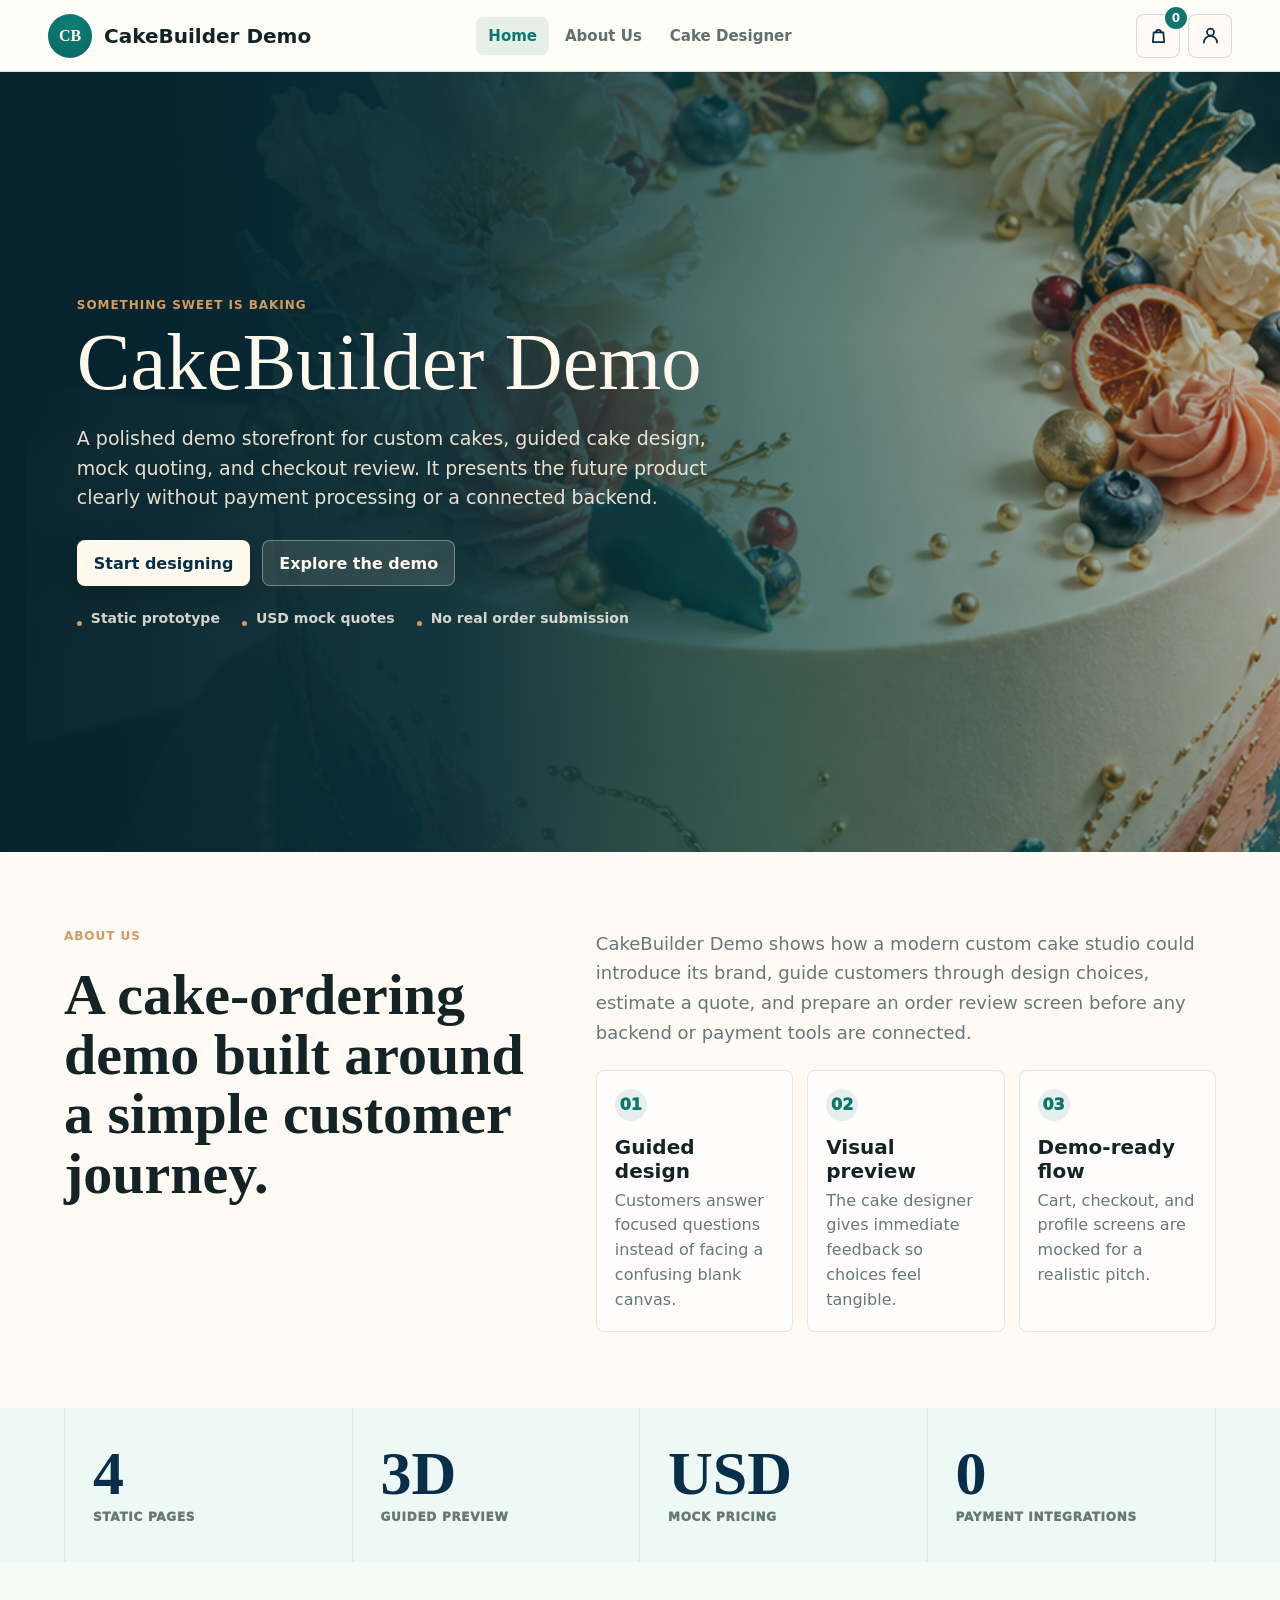
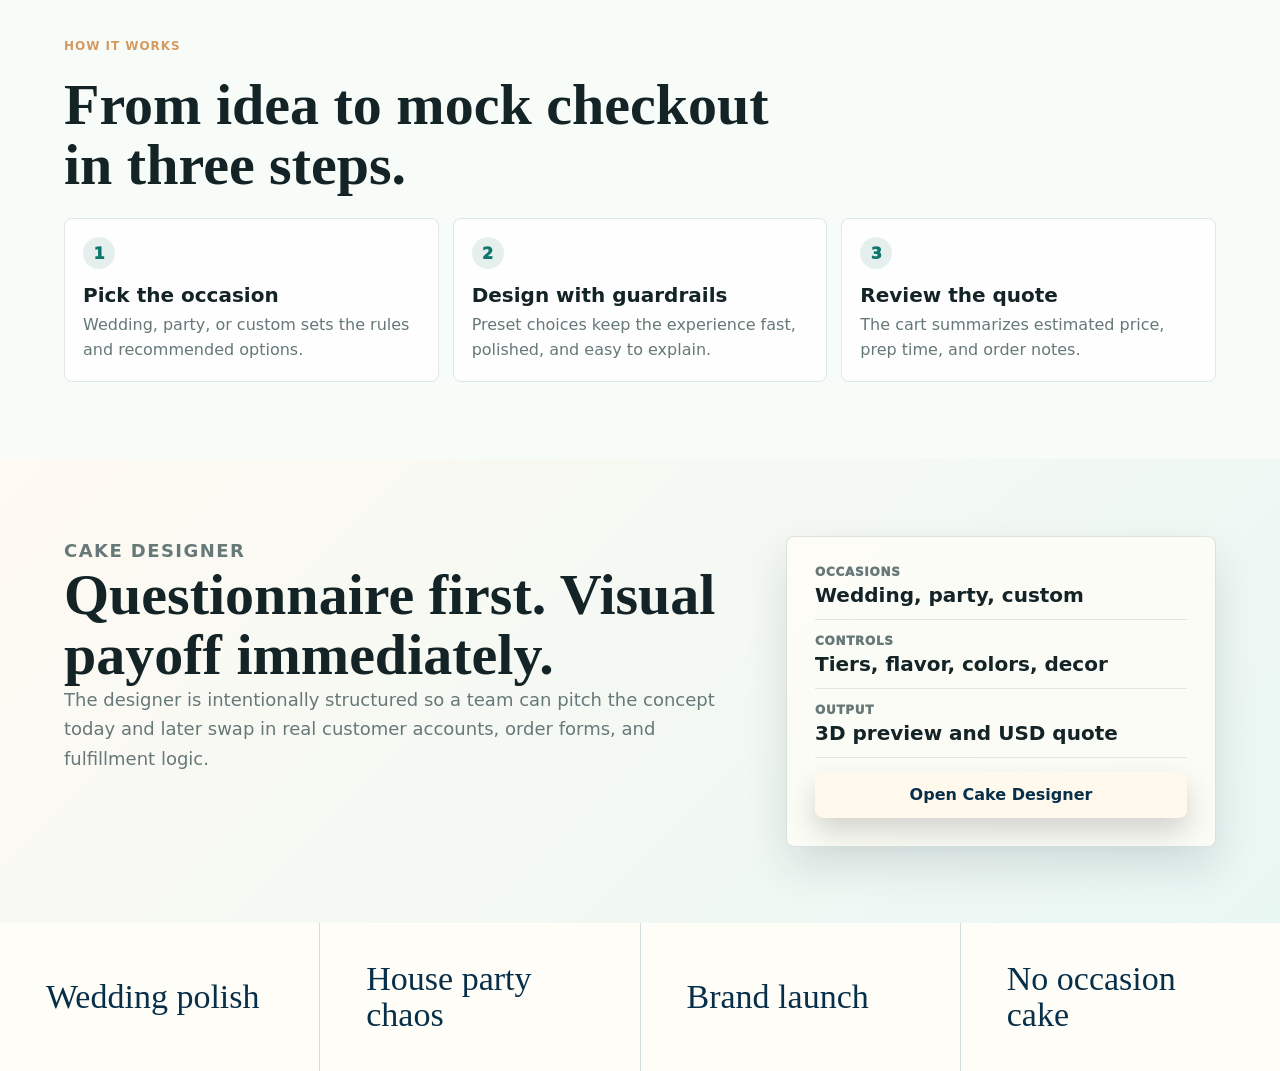
==== commit 25e48a08: "Redesign homepage and navigation" ====
--- a/index.html
+++ b/index.html
@@ -8,7 +8,7 @@
       name="description"
       content="CakeBuilder Demo is a polished static prototype with a guided cake builder, checkout preview, and mock profile UI."
     />
-    <link rel="stylesheet" href="styles.css" />
+    <link rel="stylesheet" href="styles.css?v=20260608-nav" />
   </head>
   <body data-page="home">
     <header class="site-header">
@@ -18,36 +18,73 @@
       </a>
       <nav class="nav-links" aria-label="Primary navigation">
         <a aria-current="page" href="index.html">Home</a>
-        <a href="builder.html">Build</a>
-        <a href="checkout.html">Checkout</a>
-        <a href="profile.html">Profile</a>
+        <a href="#about">About Us</a>
+        <a href="builder.html">Cake Designer</a>
       </nav>
-      <a class="bag-button" href="checkout.html" aria-label="Open checkout">
-        <span class="cart-count">0</span>
-        Bag
-      </a>
+      <div class="header-actions">
+        <div class="desktop-actions" aria-label="Account and checkout">
+          <a class="icon-button bag-button" href="checkout.html" aria-label="Open checkout">
+            <svg aria-hidden="true" viewBox="0 0 24 24">
+              <path d="M6.5 8.5h11l1 11h-13l1-11Z" />
+              <path d="M9 8.5a3 3 0 0 1 6 0" />
+            </svg>
+            <span class="cart-count">0</span>
+          </a>
+          <details class="account-menu">
+            <summary class="icon-button" aria-label="Open account menu">
+              <svg aria-hidden="true" viewBox="0 0 24 24">
+                <path d="M12 12a4 4 0 1 0 0-8 4 4 0 0 0 0 8Z" />
+                <path d="M4.5 20a7.5 7.5 0 0 1 15 0" />
+              </svg>
+            </summary>
+            <div class="account-popover">
+              <a href="profile.html">Profile</a>
+              <a href="profile.html#savedDesigns">Saved designs</a>
+            </div>
+          </details>
+        </div>
+        <details class="mobile-menu">
+          <summary class="hamburger-button" aria-label="Open menu">
+            <span></span>
+            <span></span>
+            <span></span>
+          </summary>
+          <nav class="mobile-menu-panel" aria-label="Mobile navigation">
+            <a aria-current="page" href="index.html">Home</a>
+            <a href="#about">About Us</a>
+            <a href="builder.html">Cake Designer</a>
+            <a href="checkout.html">Checkout <span class="cart-count menu-count">0</span></a>
+            <a href="profile.html">Profile</a>
+            <a href="profile.html#savedDesigns">Saved designs</a>
+          </nav>
+        </details>
+      </div>
     </header>
 
     <main>
       <section class="hero hero-home">
         <div class="hero-copy">
           <p class="eyebrow">Something sweet is baking</p>
-          <h1><span>CakeBuilder</span><span>Demo</span></h1>
-          <p>
-            Custom cakes for moments that do not need permission to be celebrated. This mock
-            studio blends premium event design with playful, social-first cakes for weddings,
-            house parties, launches, and everyday wins.
+          <h1>CakeBuilder Demo</h1>
+          <p class="hero-lede">
+            A polished demo storefront for custom cakes, guided cake design, mock quoting, and
+            checkout review. It presents the future product clearly without payment processing or
+            a connected backend.
           </p>
-          <div class="prototype-note">Static product demo: no payment, no backend, no real order submission.</div>
           <div class="hero-actions">
-            <a class="primary-button" href="builder.html">Open cake designer</a>
-            <a class="secondary-button" href="checkout.html">Review mock checkout</a>
-          </div>
+            <a class="primary-button" href="builder.html">Start designing</a>
+            <a class="secondary-button" href="#about">Explore the demo</a>
+          </div>
+          <ul class="hero-proof" aria-label="Demo scope">
+            <li>Static prototype</li>
+            <li>USD mock quotes</li>
+            <li>No real order submission</li>
+          </ul>
         </div>
         <div class="poster-cake" aria-hidden="true">
           <img
             class="poster-image"
-            src="assets/homepage-cake-poster.png"
+            src="assets/homepage-cake-poster.png?v=20260608-hero"
             alt=""
             decoding="async"
             fetchpriority="high"
@@ -55,76 +92,102 @@
         </div>
       </section>
 
-      <section class="intro-band">
-        <div>
-          <p class="eyebrow">Every moment worth celebrating</p>
-          <h2>A cake studio with a design-app ordering flow.</h2>
-        </div>
-        <p>
-          The site is still a prototype, so the writing and data are intentionally easy to
-          replace. The experience is built around a clear funnel: learn the brand, design the
-          cake, review the quote, and submit a mock request when the backend is ready.
-        </p>
-      </section>
-
-      <section class="demo-metrics" aria-label="Demo capabilities">
-        <div>
-          <strong>4</strong>
-          <span>static pages</span>
-        </div>
-        <div>
-          <strong>3D</strong>
-          <span>guided preview</span>
-        </div>
-        <div>
-          <strong>USD</strong>
-          <span>mock pricing</span>
-        </div>
-        <div>
-          <strong>0</strong>
-          <span>payment integrations</span>
-        </div>
-      </section>
-
-      <section class="process-band" aria-label="Prototype flow">
-        <article>
-          <span>1</span>
-          <h3>Pick the occasion</h3>
-          <p>Wedding, party, or custom starts the questionnaire with preset rules.</p>
-        </article>
-        <article>
-          <span>2</span>
-          <h3>Answer guided questions</h3>
-          <p>Each choice updates a 3D preview and keeps decorations from fighting each other.</p>
-        </article>
-        <article>
-          <span>3</span>
-          <h3>Review a mock quote</h3>
-          <p>USD estimates are generated from tiers, labor, and decoration count.</p>
-        </article>
-      </section>
-
-      <section class="split-story">
-        <div class="section-heading">
-          <p class="eyebrow">What they do</p>
-          <h2>Premium enough for events. Weird enough for the internet.</h2>
-        </div>
-        <div class="story-grid">
-          <article>
-            <span class="feature-chip">01</span>
-            <h3>Custom Builds</h3>
-            <p>Shape, size, finish, color, garnish, message, and complexity are all designed around the customer.</p>
-          </article>
-          <article>
-            <span class="feature-chip">02</span>
-            <h3>Quote Transparency</h3>
-            <p>Mock formulas show material cost, labor complexity, prep time, and pricing in USD.</p>
-          </article>
-          <article>
-            <span class="feature-chip">03</span>
-            <h3>Saved Profiles</h3>
-            <p>Test profile surfaces preferences, allergens, saved designs, and order history for future backend work.</p>
-          </article>
+      <section class="home-section home-about" id="about">
+        <div class="home-container about-layout">
+          <div class="section-heading">
+            <p class="eyebrow">About Us</p>
+            <h2>A cake-ordering demo built around a simple customer journey.</h2>
+          </div>
+          <div class="section-copy">
+            <p>
+              CakeBuilder Demo shows how a modern custom cake studio could introduce its brand,
+              guide customers through design choices, estimate a quote, and prepare an order
+              review screen before any backend or payment tools are connected.
+            </p>
+            <div class="about-points">
+              <article>
+                <span>01</span>
+                <h3>Guided design</h3>
+                <p>Customers answer focused questions instead of facing a confusing blank canvas.</p>
+              </article>
+              <article>
+                <span>02</span>
+                <h3>Visual preview</h3>
+                <p>The cake designer gives immediate feedback so choices feel tangible.</p>
+              </article>
+              <article>
+                <span>03</span>
+                <h3>Demo-ready flow</h3>
+                <p>Cart, checkout, and profile screens are mocked for a realistic pitch.</p>
+              </article>
+            </div>
+          </div>
+        </div>
+      </section>
+
+      <section class="home-section home-metrics" aria-label="Demo capabilities">
+        <div class="home-container metric-grid">
+          <div>
+            <strong>4</strong>
+            <span>static pages</span>
+          </div>
+          <div>
+            <strong>3D</strong>
+            <span>guided preview</span>
+          </div>
+          <div>
+            <strong>USD</strong>
+            <span>mock pricing</span>
+          </div>
+          <div>
+            <strong>0</strong>
+            <span>payment integrations</span>
+          </div>
+        </div>
+      </section>
+
+      <section class="home-section home-flow" aria-label="Prototype flow">
+        <div class="home-container">
+          <div class="section-heading compact-heading">
+            <p class="eyebrow">How it works</p>
+            <h2>From idea to mock checkout in three steps.</h2>
+          </div>
+          <div class="flow-grid">
+            <article>
+              <span>1</span>
+              <h3>Pick the occasion</h3>
+              <p>Wedding, party, or custom sets the rules and recommended options.</p>
+            </article>
+            <article>
+              <span>2</span>
+              <h3>Design with guardrails</h3>
+              <p>Preset choices keep the experience fast, polished, and easy to explain.</p>
+            </article>
+            <article>
+              <span>3</span>
+              <h3>Review the quote</h3>
+              <p>The cart summarizes estimated price, prep time, and order notes.</p>
+            </article>
+          </div>
+        </div>
+      </section>
+
+      <section class="home-section designer-callout">
+        <div class="home-container callout-layout">
+          <div>
+            <p class="eyebrow">Cake Designer</p>
+            <h2>Questionnaire first. Visual payoff immediately.</h2>
+            <p>
+              The designer is intentionally structured so a team can pitch the concept today and
+              later swap in real customer accounts, order forms, and fulfillment logic.
+            </p>
+          </div>
+          <div class="callout-panel" aria-label="Designer highlights">
+            <div><span>Occasions</span><strong>Wedding, party, custom</strong></div>
+            <div><span>Controls</span><strong>Tiers, flavor, colors, decor</strong></div>
+            <div><span>Output</span><strong>3D preview and USD quote</strong></div>
+            <a class="primary-button full" href="builder.html">Open Cake Designer</a>
+          </div>
         </div>
       </section>
 
@@ -136,6 +199,6 @@
       </section>
     </main>
 
-    <script src="app.js"></script>
+    <script src="app.js?v=20260608-nav"></script>
   </body>
 </html>
--- a/styles.css
+++ b/styles.css
@@ -1887,3 +1887,636 @@
     text-align: left;
   }
 }
+
+/* Homepage and navigation refinement */
+.sr-only {
+  position: absolute;
+  width: 1px;
+  height: 1px;
+  padding: 0;
+  overflow: hidden;
+  clip: rect(0, 0, 0, 0);
+  white-space: nowrap;
+  border: 0;
+}
+
+.site-header {
+  display: grid;
+  grid-template-columns: minmax(210px, 1fr) auto minmax(116px, 1fr);
+  align-items: center;
+  gap: clamp(14px, 3vw, 34px);
+  min-height: 72px;
+  padding: 12px clamp(16px, 4vw, 48px);
+  background: rgba(255, 253, 247, 0.94);
+  box-shadow: 0 1px 0 rgba(8, 47, 73, 0.08);
+}
+
+.brand {
+  justify-self: start;
+  gap: 12px;
+}
+
+.brand-mark {
+  width: 44px;
+  height: 44px;
+  background: #0d7c74;
+  box-shadow: inset 0 -10px 18px rgba(2, 20, 28, 0.16);
+}
+
+.brand-text {
+  color: var(--ink);
+  font-size: clamp(17px, 2vw, 20px);
+  line-height: 1.1;
+}
+
+.nav-links {
+  display: flex;
+  justify-self: center;
+  align-items: center;
+  gap: 4px;
+  color: #5f706f;
+  font-size: 15px;
+  font-weight: 900;
+}
+
+.nav-links a,
+.account-popover a,
+.mobile-menu-panel a {
+  border-radius: 8px;
+  text-decoration: none;
+}
+
+.nav-links a {
+  padding: 10px 12px;
+}
+
+.nav-links a:hover,
+.nav-links a[aria-current="page"] {
+  background: rgba(15, 118, 110, 0.1);
+  color: var(--red);
+}
+
+.header-actions {
+  justify-self: end;
+  display: flex;
+  align-items: center;
+  gap: 8px;
+  position: relative;
+}
+
+.desktop-actions {
+  display: flex;
+  align-items: center;
+  gap: 8px;
+}
+
+.icon-button,
+.hamburger-button {
+  width: 44px;
+  height: 44px;
+  border: 1px solid rgba(8, 47, 73, 0.16);
+  border-radius: 8px;
+  background: #fffaf3;
+  color: var(--red-dark);
+  cursor: pointer;
+  transition:
+    transform 160ms ease,
+    border-color 160ms ease,
+    background 160ms ease;
+}
+
+.icon-button {
+  display: grid;
+  place-items: center;
+  padding: 0;
+}
+
+.icon-button.bag-button {
+  min-height: 44px;
+  padding: 0;
+}
+
+.icon-button svg {
+  width: 21px;
+  height: 21px;
+  fill: none;
+  stroke: currentColor;
+  stroke-linecap: round;
+  stroke-linejoin: round;
+  stroke-width: 2;
+}
+
+.icon-button:hover,
+.hamburger-button:hover,
+.icon-button[aria-current="page"],
+.account-menu[open] > summary {
+  border-color: rgba(15, 118, 110, 0.45);
+  background: rgba(15, 118, 110, 0.08);
+}
+
+.icon-button:focus-visible,
+.hamburger-button:focus-visible,
+.nav-links a:focus-visible,
+.account-popover a:focus-visible,
+.mobile-menu-panel a:focus-visible,
+.primary-button:focus-visible,
+.secondary-button:focus-visible {
+  outline: 3px solid rgba(213, 154, 95, 0.72);
+  outline-offset: 3px;
+}
+
+.account-menu,
+.mobile-menu {
+  position: relative;
+}
+
+.account-menu summary,
+.mobile-menu summary {
+  list-style: none;
+}
+
+.account-menu summary::-webkit-details-marker,
+.mobile-menu summary::-webkit-details-marker {
+  display: none;
+}
+
+.account-popover,
+.mobile-menu-panel {
+  position: absolute;
+  top: calc(100% + 10px);
+  right: 0;
+  z-index: 40;
+  display: grid;
+  gap: 4px;
+  width: min(86vw, 300px);
+  border: 1px solid rgba(8, 47, 73, 0.14);
+  border-radius: 8px;
+  padding: 8px;
+  background: rgba(255, 253, 247, 0.98);
+  box-shadow: 0 22px 54px rgba(10, 37, 47, 0.2);
+}
+
+.account-menu:not([open]) .account-popover,
+.mobile-menu:not([open]) .mobile-menu-panel {
+  display: none;
+}
+
+.account-popover a,
+.mobile-menu-panel a {
+  display: flex;
+  align-items: center;
+  justify-content: space-between;
+  gap: 12px;
+  min-height: 42px;
+  padding: 10px 12px;
+  color: var(--ink);
+  font-weight: 900;
+}
+
+.account-popover a:hover,
+.account-popover a[aria-current="page"],
+.mobile-menu-panel a:hover,
+.mobile-menu-panel a[aria-current="page"] {
+  background: rgba(15, 118, 110, 0.09);
+  color: var(--red);
+}
+
+.mobile-menu {
+  display: none;
+}
+
+.hamburger-button {
+  display: grid;
+  place-items: center;
+  gap: 4px;
+  padding: 11px;
+}
+
+.hamburger-button span {
+  display: block;
+  width: 20px;
+  height: 2px;
+  border-radius: 999px;
+  background: currentColor;
+}
+
+.mobile-menu-panel .cart-count {
+  position: static;
+  min-width: 22px;
+  height: 22px;
+  color: #fff;
+  font-size: 12px;
+}
+
+.hero-home {
+  display: flex;
+  align-items: center;
+  min-height: clamp(540px, calc(100svh - 118px), 780px);
+  padding: clamp(72px, 10svh, 112px) clamp(20px, 6vw, 96px);
+}
+
+.hero-copy {
+  width: min(890px, 74vw);
+  max-width: none;
+}
+
+.hero-home h1 {
+  max-width: none;
+  margin: 0;
+  font-size: clamp(52px, 6.3vw, 100px);
+  line-height: 1;
+  letter-spacing: 0;
+  text-wrap: balance;
+}
+
+.hero-home .hero-lede {
+  max-width: 58ch;
+  margin: 22px 0 0;
+  color: rgba(255, 248, 237, 0.92);
+  font-size: clamp(17px, 1.55vw, 21px);
+  line-height: 1.6;
+}
+
+.hero-actions {
+  margin-top: 28px;
+}
+
+.hero-proof {
+  display: flex;
+  flex-wrap: wrap;
+  gap: 10px 22px;
+  margin: 24px 0 0;
+  padding: 0;
+  color: rgba(255, 248, 237, 0.82);
+  font-size: 14px;
+  font-weight: 850;
+  list-style: none;
+}
+
+.hero-proof li {
+  position: relative;
+  padding-left: 14px;
+}
+
+.hero-proof li::before {
+  content: "";
+  position: absolute;
+  left: 0;
+  top: 0.72em;
+  width: 5px;
+  height: 5px;
+  border-radius: 50%;
+  background: var(--gold);
+}
+
+.poster-cake::after {
+  background:
+    linear-gradient(90deg, rgba(6, 34, 45, 0.97) 0%, rgba(8, 48, 58, 0.92) 35%, rgba(9, 74, 76, 0.62) 61%, rgba(9, 74, 76, 0.2) 100%),
+    linear-gradient(180deg, rgba(3, 27, 34, 0.18), transparent 34%, rgba(3, 27, 34, 0.18));
+}
+
+.home-section {
+  padding: clamp(44px, 6vw, 82px) clamp(20px, 5vw, 72px);
+}
+
+.home-container {
+  width: min(1160px, 100%);
+  margin: 0 auto;
+}
+
+.home-about {
+  background: #fffaf3;
+}
+
+.about-layout,
+.callout-layout {
+  display: grid;
+  gap: clamp(24px, 5vw, 64px);
+}
+
+.section-heading {
+  display: grid;
+  align-content: start;
+  gap: 12px;
+}
+
+.section-heading h2,
+.designer-callout h2 {
+  margin: 0;
+  color: var(--ink);
+  font-family: Georgia, "Times New Roman", serif;
+  font-size: clamp(32px, 4.8vw, 58px);
+  line-height: 1.03;
+  letter-spacing: 0;
+}
+
+.section-copy {
+  display: grid;
+  gap: 22px;
+}
+
+.section-copy > p,
+.designer-callout p {
+  margin: 0;
+  color: var(--muted);
+  font-size: clamp(16px, 1.5vw, 18px);
+  line-height: 1.65;
+}
+
+.about-points,
+.flow-grid {
+  display: grid;
+  gap: 14px;
+}
+
+.about-points article,
+.flow-grid article {
+  border: 1px solid rgba(8, 47, 73, 0.11);
+  border-radius: 8px;
+  padding: 18px;
+  background: rgba(255, 255, 255, 0.64);
+}
+
+.about-points span,
+.flow-grid span {
+  display: inline-grid;
+  place-items: center;
+  width: 32px;
+  height: 32px;
+  border-radius: 50%;
+  background: rgba(15, 118, 110, 0.1);
+  color: var(--red);
+  font-weight: 1000;
+}
+
+.about-points h3,
+.flow-grid h3 {
+  margin: 14px 0 6px;
+  font-size: 20px;
+}
+
+.about-points p,
+.flow-grid p {
+  margin: 0;
+  color: var(--muted);
+  line-height: 1.55;
+}
+
+.home-metrics {
+  padding-block: 0;
+  background: #eef8f5;
+}
+
+.metric-grid {
+  display: grid;
+  grid-template-columns: repeat(4, minmax(0, 1fr));
+  border-inline: 1px solid rgba(8, 47, 73, 0.08);
+}
+
+.metric-grid div {
+  display: grid;
+  gap: 8px;
+  min-width: 0;
+  padding: clamp(22px, 4vw, 38px) clamp(16px, 3vw, 28px);
+  border-right: 1px solid rgba(8, 47, 73, 0.08);
+}
+
+.metric-grid div:last-child {
+  border-right: 0;
+}
+
+.metric-grid strong {
+  color: var(--red-dark);
+  font-family: Georgia, "Times New Roman", serif;
+  font-size: clamp(34px, 5vw, 62px);
+  line-height: 0.9;
+}
+
+.metric-grid span {
+  color: var(--muted);
+  font-size: 12px;
+  font-weight: 1000;
+  letter-spacing: 0.06em;
+  text-transform: uppercase;
+}
+
+.home-flow {
+  background: #f8fcf9;
+}
+
+.compact-heading {
+  max-width: 760px;
+  margin-bottom: 24px;
+}
+
+.designer-callout {
+  background: linear-gradient(135deg, #fffaf3, #e9f7f3);
+}
+
+.callout-layout {
+  align-items: start;
+}
+
+.callout-panel {
+  display: grid;
+  gap: 14px;
+  border: 1px solid rgba(8, 47, 73, 0.13);
+  border-radius: 8px;
+  padding: clamp(18px, 3vw, 28px);
+  background: rgba(255, 253, 247, 0.78);
+  box-shadow: 0 20px 44px rgba(10, 37, 47, 0.12);
+}
+
+.callout-panel div {
+  display: grid;
+  gap: 4px;
+  border-bottom: 1px solid rgba(8, 47, 73, 0.1);
+  padding-bottom: 12px;
+}
+
+.callout-panel span {
+  color: var(--muted);
+  font-size: 12px;
+  font-weight: 1000;
+  letter-spacing: 0.06em;
+  text-transform: uppercase;
+}
+
+.callout-panel strong {
+  color: var(--ink);
+  font-size: clamp(16px, 2vw, 20px);
+}
+
+.occasion-strip {
+  grid-template-columns: repeat(4, minmax(0, 1fr));
+}
+
+.occasion-strip a {
+  display: grid;
+  align-items: center;
+  min-height: 126px;
+  padding: clamp(24px, 4vw, 38px) clamp(20px, 5vw, 46px);
+  background: #fffdf7;
+  color: var(--red-dark);
+  font-size: clamp(22px, 3vw, 34px);
+  line-height: 1.05;
+  transition:
+    background 160ms ease,
+    color 160ms ease;
+}
+
+.occasion-strip a:hover {
+  background: var(--red);
+  color: var(--cream);
+}
+
+@media (min-width: 860px) {
+  .about-layout {
+    grid-template-columns: minmax(0, 0.86fr) minmax(360px, 1.14fr);
+    align-items: start;
+  }
+
+  .about-points {
+    grid-template-columns: repeat(3, minmax(0, 1fr));
+  }
+
+  .flow-grid {
+    grid-template-columns: repeat(3, minmax(0, 1fr));
+  }
+
+  .callout-layout {
+    grid-template-columns: minmax(0, 1fr) minmax(310px, 430px);
+  }
+}
+
+@media (max-width: 1080px) {
+  .hero-copy {
+    width: min(760px, 82vw);
+  }
+
+  .hero-home h1 {
+    font-size: clamp(50px, 8vw, 84px);
+  }
+}
+
+@media (max-width: 860px) {
+  .site-header {
+    grid-template-columns: minmax(0, 1fr) auto;
+    gap: 12px;
+    min-height: 66px;
+  }
+
+  .nav-links,
+  .desktop-actions {
+    display: none;
+  }
+
+  .mobile-menu {
+    display: block;
+  }
+
+  .brand-text {
+    max-width: min(48vw, 240px);
+    white-space: normal;
+  }
+
+  .hero-home {
+    min-height: auto;
+    padding-block: clamp(56px, 9svh, 84px);
+  }
+
+  .hero-copy {
+    width: min(100%, 680px);
+  }
+
+  .hero-home h1 {
+    font-size: clamp(44px, 13vw, 76px);
+  }
+
+  .hero-home .hero-lede {
+    font-size: clamp(16px, 4vw, 19px);
+  }
+
+  .poster-image {
+    object-position: 58% 70%;
+    transform: scale(1.08) translateX(0);
+  }
+
+  .poster-cake::after {
+    background:
+      linear-gradient(180deg, rgba(6, 34, 45, 0.96) 0%, rgba(8, 48, 58, 0.9) 48%, rgba(8, 48, 58, 0.64) 100%),
+      linear-gradient(90deg, rgba(6, 34, 45, 0.5), rgba(6, 34, 45, 0.08));
+  }
+
+  .metric-grid {
+    grid-template-columns: repeat(2, minmax(0, 1fr));
+  }
+
+  .metric-grid div:nth-child(2) {
+    border-right: 0;
+  }
+
+  .metric-grid div:nth-child(-n + 2) {
+    border-bottom: 1px solid rgba(8, 47, 73, 0.08);
+  }
+
+  .occasion-strip {
+    grid-template-columns: repeat(2, minmax(0, 1fr));
+  }
+}
+
+@media (max-width: 520px) {
+  .site-header {
+    padding-inline: 12px;
+  }
+
+  .brand {
+    gap: 9px;
+  }
+
+  .brand-mark {
+    width: 40px;
+    height: 40px;
+  }
+
+  .brand-text {
+    max-width: 150px;
+    font-size: 16px;
+  }
+
+  .hero-proof {
+    display: grid;
+    gap: 8px;
+  }
+
+  .metric-grid,
+  .occasion-strip {
+    grid-template-columns: 1fr;
+  }
+
+  .metric-grid div,
+  .metric-grid div:nth-child(2) {
+    border-right: 0;
+    border-bottom: 1px solid rgba(8, 47, 73, 0.08);
+  }
+
+  .metric-grid div:last-child {
+    border-bottom: 0;
+  }
+
+  .occasion-strip a {
+    min-height: 98px;
+  }
+}
+
+@media (prefers-reduced-motion: reduce) {
+  html {
+    scroll-behavior: auto;
+  }
+
+  .icon-button,
+  .hamburger-button,
+  .occasion-strip a {
+    transition: none;
+  }
+}
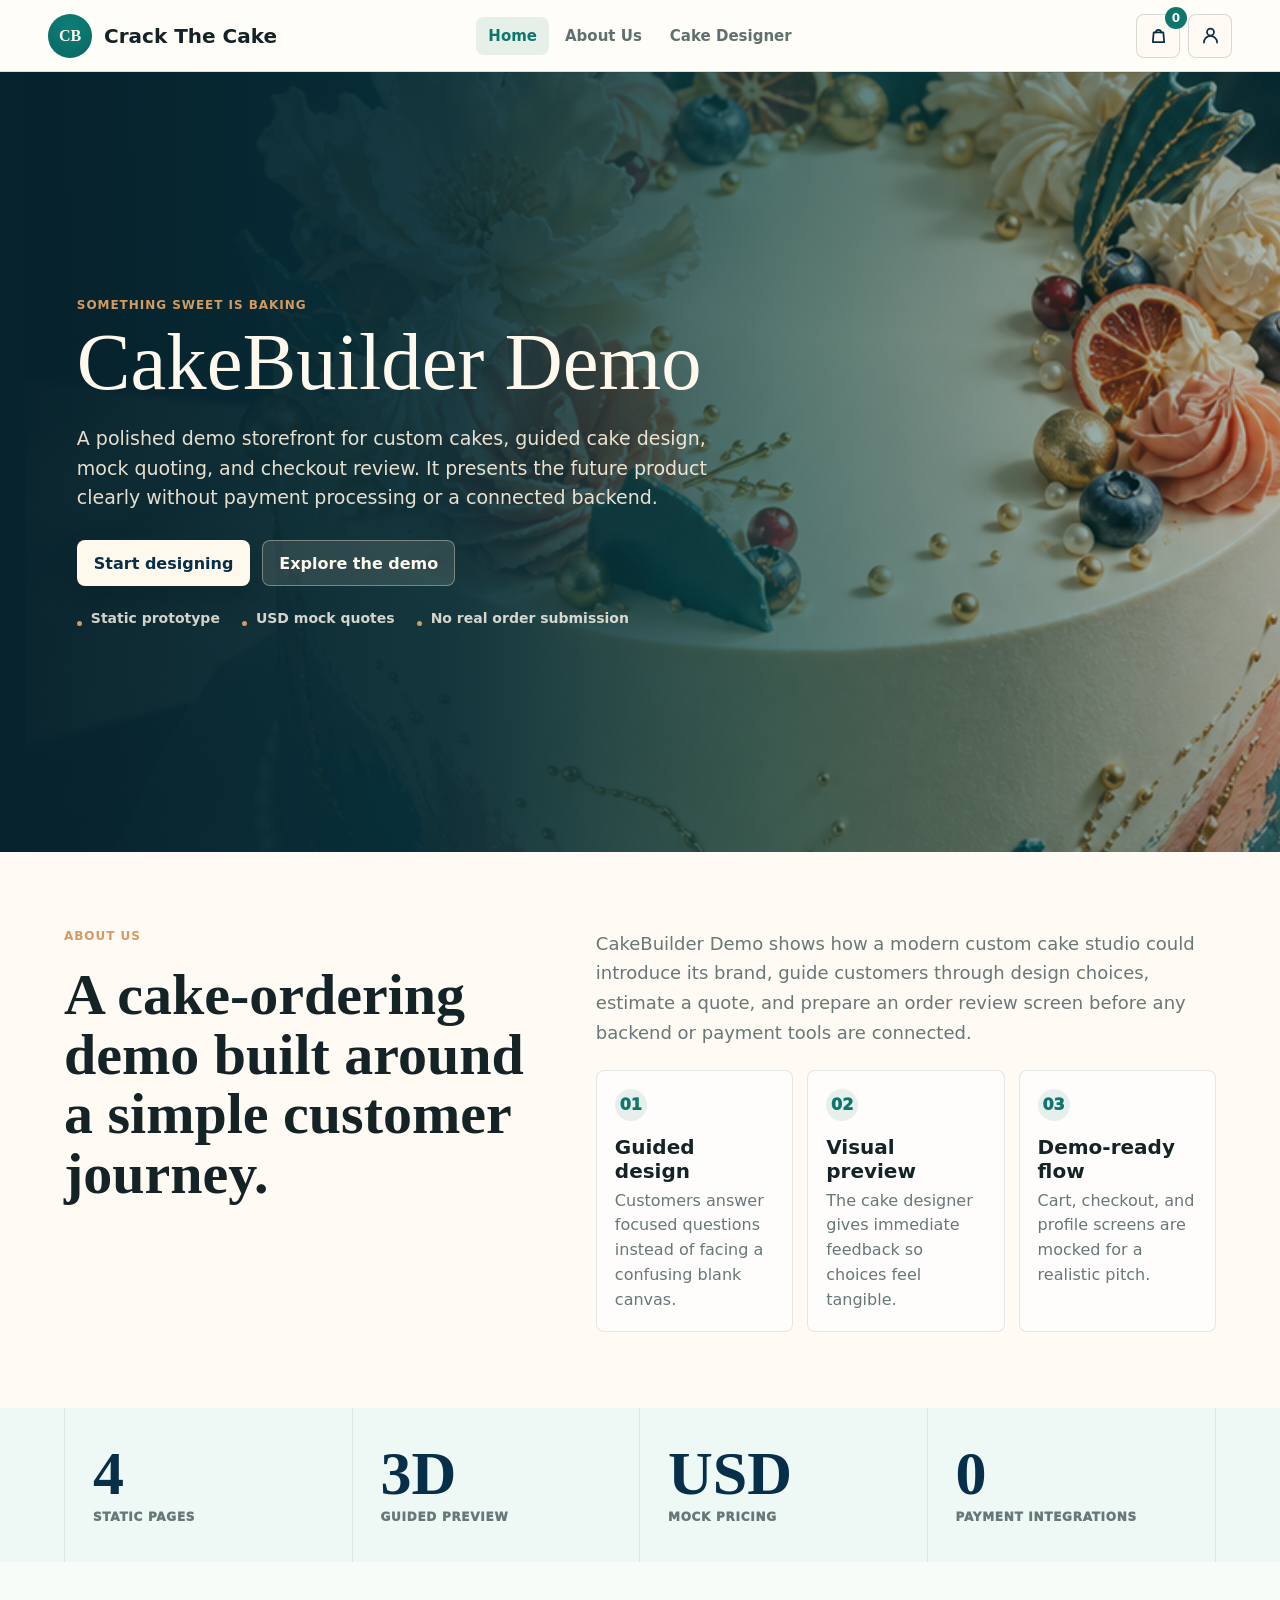
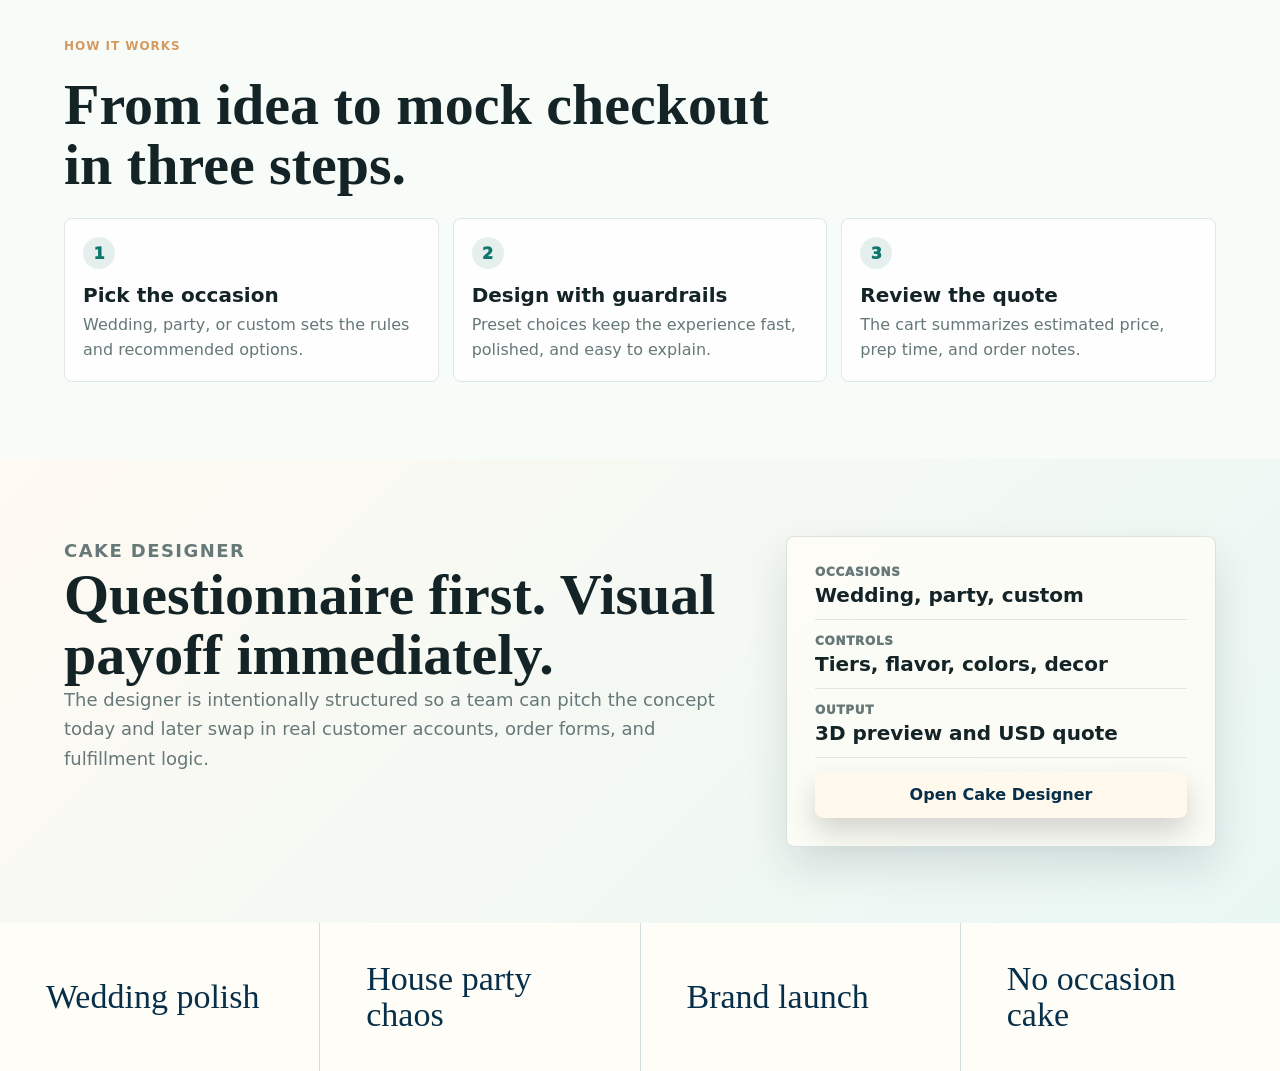
==== commit cfe34d19: "Centralize pricing and theme config" ====
--- a/index.html
+++ b/index.html
@@ -8,13 +8,13 @@
       name="description"
       content="CakeBuilder Demo is a polished static prototype with a guided cake builder, checkout preview, and mock profile UI."
     />
-    <link rel="stylesheet" href="styles.css?v=20260608-nav" />
+    <link rel="stylesheet" href="styles.css?v=20260608-checkout" />
   </head>
   <body data-page="home">
     <header class="site-header">
       <a class="brand" href="index.html" aria-label="CakeBuilder Demo home">
         <span class="brand-mark">CB</span>
-        <span class="brand-text">CakeBuilder Demo</span>
+        <span class="brand-text">Crack The Cake</span>
       </a>
       <nav class="nav-links" aria-label="Primary navigation">
         <a aria-current="page" href="index.html">Home</a>
@@ -39,7 +39,6 @@
             </summary>
             <div class="account-popover">
               <a href="profile.html">Profile</a>
-              <a href="profile.html#savedDesigns">Saved designs</a>
             </div>
           </details>
         </div>
@@ -55,7 +54,6 @@
             <a href="builder.html">Cake Designer</a>
             <a href="checkout.html">Checkout <span class="cart-count menu-count">0</span></a>
             <a href="profile.html">Profile</a>
-            <a href="profile.html#savedDesigns">Saved designs</a>
           </nav>
         </details>
       </div>
@@ -199,6 +197,7 @@
       </section>
     </main>
 
-    <script src="app.js?v=20260608-nav"></script>
+    <script src="config.js?v=20260609-config"></script>
+    <script src="app.js?v=20260609-config"></script>
   </body>
 </html>
--- a/styles.css
+++ b/styles.css
@@ -1,16 +1,36 @@
 :root {
-  --red: #0f766e;
-  --red-dark: #082f49;
-  --cream: #fff8ed;
-  --cream-2: #dceee9;
-  --ink: #132326;
-  --muted: #667878;
-  --gold: #d59a5f;
-  --teal: #14b8a6;
-  --pink: #e97863;
+  /* Theme colors: change these first when rebranding the site. */
+  --brand-primary: #0f766e;
+  --brand-primary-dark: #082f49;
+  --brand-accent: #d59a5f;
+  --brand-secondary: #14b8a6;
+  --brand-warm: #e97863;
+  --page-bg: #f6fbf8;
+  --hero-bg: #0a3c45;
+  --surface: #fffaf3;
+  --surface-soft: #fff8ed;
+  --surface-tint: #dceee9;
+  --surface-glass: rgba(255, 250, 243, 0.92);
+  --text: #132326;
+  --text-muted: #667878;
+  --on-primary: #ffffff;
+  --hero-text: #fff8ef;
+  --hero-text-muted: rgba(255, 243, 223, 0.9);
+  --border-strong: rgba(8, 47, 73, 0.2);
+  --border-soft: rgba(8, 47, 73, 0.15);
+  --shadow-soft: 0 22px 54px rgba(10, 37, 47, 0.18);
+  --red: var(--brand-primary);
+  --red-dark: var(--brand-primary-dark);
+  --cream: var(--surface-soft);
+  --cream-2: var(--surface-tint);
+  --ink: var(--text);
+  --muted: var(--text-muted);
+  --gold: var(--brand-accent);
+  --teal: var(--brand-secondary);
+  --pink: var(--brand-warm);
   --card: rgba(255, 252, 246, 0.95);
-  --line: rgba(8, 47, 73, 0.15);
-  --shadow: 0 22px 54px rgba(10, 37, 47, 0.18);
+  --line: var(--border-soft);
+  --shadow: var(--shadow-soft);
   color-scheme: light;
   font-family: Inter, ui-sans-serif, system-ui, -apple-system, BlinkMacSystemFont, "Segoe UI", sans-serif;
 }
@@ -25,7 +45,7 @@
 
 body {
   margin: 0;
-  background: #f6fbf8;
+  background: var(--page-bg);
   color: var(--ink);
 }
 
@@ -50,7 +70,7 @@
   gap: 12px;
   min-height: 68px;
   padding: 10px clamp(14px, 3vw, 36px);
-  background: rgba(255, 250, 243, 0.92);
+  background: var(--surface-glass);
   border-bottom: 1px solid var(--line);
   backdrop-filter: blur(18px);
 }
@@ -101,10 +121,10 @@
   align-items: center;
   justify-content: center;
   min-height: 42px;
-  border: 1px solid rgba(8, 47, 73, 0.2);
+  border: 1px solid var(--border-strong);
   border-radius: 8px;
   padding: 9px 12px;
-  background: #fffaf3;
+  background: var(--surface);
   color: var(--ink);
   font-weight: 900;
   text-decoration: none;
@@ -121,7 +141,7 @@
   padding: 0 6px;
   border-radius: 999px;
   background: var(--red);
-  color: #fff;
+  color: var(--on-primary);
   font-size: 12px;
 }
 
@@ -137,7 +157,7 @@
   min-height: calc(100svh - 68px);
   overflow: hidden;
   isolation: isolate;
-  background: #0a3c45;
+  background: var(--hero-bg);
   color: var(--cream);
 }
 
@@ -183,7 +203,7 @@
 .designer-hero p,
 .page-heading p {
   max-width: 62ch;
-  color: rgba(255, 243, 223, 0.9);
+  color: var(--hero-text-muted);
   font-size: clamp(17px, 2.4vw, 21px);
   line-height: 1.55;
 }
@@ -2520,3 +2540,1267 @@
     transition: none;
   }
 }
+
+/* Profile dashboard */
+.profile-dashboard-page {
+  min-height: calc(100vh - 72px);
+  padding: clamp(22px, 4vw, 42px);
+  background:
+    radial-gradient(circle at 8% 10%, rgba(20, 184, 166, 0.12), transparent 30%),
+    linear-gradient(180deg, #fffdf8, #f7fcf9);
+}
+
+.profile-dashboard {
+  display: grid;
+  grid-template-columns: minmax(230px, 288px) minmax(0, 1fr);
+  gap: clamp(18px, 3vw, 28px);
+  width: min(1220px, 100%);
+  margin: 0 auto;
+}
+
+.profile-sidebar,
+.profile-summary-card,
+.profile-panel,
+.profile-mobile-sections {
+  border: 1px solid rgba(8, 47, 73, 0.12);
+  border-radius: 8px;
+  background: rgba(255, 255, 252, 0.86);
+  box-shadow: 0 18px 44px rgba(10, 37, 47, 0.08);
+}
+
+.profile-sidebar {
+  position: sticky;
+  top: 94px;
+  align-self: start;
+  display: grid;
+  gap: 16px;
+  padding: 14px;
+}
+
+.profile-side-nav,
+.profile-mobile-sections nav {
+  display: grid;
+  gap: 4px;
+}
+
+.profile-side-nav a,
+.profile-mobile-sections a {
+  display: flex;
+  align-items: center;
+  gap: 10px;
+  min-height: 44px;
+  border-radius: 8px;
+  padding: 10px 12px;
+  color: var(--ink);
+  font-size: 14px;
+  font-weight: 850;
+  text-decoration: none;
+}
+
+.profile-side-nav a:hover,
+.profile-side-nav a[aria-current="page"],
+.profile-mobile-sections a:hover {
+  background: rgba(15, 118, 110, 0.1);
+  color: var(--red);
+}
+
+.profile-nav-icon,
+.profile-panel-icon,
+.profile-sidebar-cta > span {
+  display: grid;
+  place-items: center;
+  flex: 0 0 auto;
+  color: var(--red);
+}
+
+.profile-nav-icon {
+  width: 24px;
+  height: 24px;
+}
+
+.profile-nav-icon svg,
+.profile-panel-icon svg,
+.profile-sidebar-cta svg {
+  width: 20px;
+  height: 20px;
+  fill: none;
+  stroke: currentColor;
+  stroke-linecap: round;
+  stroke-linejoin: round;
+  stroke-width: 1.9;
+}
+
+.profile-sidebar-cta {
+  display: grid;
+  gap: 10px;
+  border-radius: 8px;
+  padding: 14px;
+  background: linear-gradient(135deg, rgba(20, 184, 166, 0.15), rgba(255, 250, 243, 0.92));
+}
+
+.profile-sidebar-cta > span {
+  width: 30px;
+  height: 30px;
+  border-radius: 50%;
+  background: rgba(255, 255, 255, 0.6);
+}
+
+.profile-sidebar-cta h2,
+.profile-small-panels h2 {
+  margin: 0;
+  font-size: 16px;
+}
+
+.profile-sidebar-cta p,
+.profile-status,
+.profile-small-panels p {
+  margin: 0;
+  color: var(--muted);
+  line-height: 1.55;
+}
+
+.profile-sidebar-cta .primary-button {
+  min-height: 42px;
+  background: linear-gradient(135deg, #0f766e, #0b8f86);
+  color: #fffaf3;
+  box-shadow: none;
+}
+
+.profile-main {
+  display: grid;
+  gap: clamp(18px, 3vw, 24px);
+  min-width: 0;
+}
+
+.profile-summary-card {
+  display: grid;
+  grid-template-columns: auto minmax(0, 1fr) auto;
+  align-items: center;
+  gap: clamp(16px, 3vw, 28px);
+  padding: clamp(20px, 4vw, 34px);
+}
+
+.profile-avatar {
+  display: grid;
+  place-items: center;
+  width: clamp(82px, 10vw, 116px);
+  height: clamp(82px, 10vw, 116px);
+  border-radius: 50%;
+  background:
+    radial-gradient(circle at 30% 20%, rgba(255, 255, 255, 0.92), transparent 28%),
+    linear-gradient(135deg, #d7efea, #a9dcd4);
+  color: #32745b;
+  font-size: clamp(32px, 4vw, 46px);
+  font-weight: 1000;
+  letter-spacing: 0.02em;
+}
+
+.profile-summary-copy {
+  min-width: 0;
+}
+
+.profile-summary-copy h1 {
+  margin: 0;
+  color: var(--ink);
+  font-size: clamp(32px, 4.4vw, 48px);
+  line-height: 1.05;
+}
+
+.profile-summary-copy p:not(.eyebrow) {
+  max-width: 58ch;
+  margin: 8px 0 0;
+  color: var(--ink);
+  line-height: 1.55;
+}
+
+.profile-edit-button,
+.profile-manage-button {
+  white-space: nowrap;
+  box-shadow: none;
+}
+
+.profile-card-grid {
+  display: grid;
+  grid-template-columns: minmax(0, 1fr) minmax(0, 1fr);
+  gap: clamp(18px, 3vw, 24px);
+}
+
+.profile-panel {
+  min-width: 0;
+  padding: clamp(18px, 3vw, 28px);
+}
+
+.profile-panel-heading,
+.profile-section-header {
+  display: flex;
+  align-items: center;
+  gap: 12px;
+}
+
+.profile-section-header {
+  justify-content: space-between;
+  margin-bottom: 18px;
+}
+
+.profile-panel-heading h2 {
+  margin: 0;
+  color: var(--ink);
+  font-size: clamp(20px, 2vw, 24px);
+  line-height: 1.1;
+}
+
+.profile-panel-icon {
+  width: 28px;
+  height: 28px;
+  border-radius: 8px;
+  background: rgba(15, 118, 110, 0.1);
+}
+
+.preference-list {
+  display: grid;
+  gap: 14px;
+  margin-top: 20px;
+}
+
+.preference-list > div {
+  display: grid;
+  grid-template-columns: auto minmax(0, 1fr);
+  align-items: center;
+  gap: 12px;
+}
+
+.preference-icon {
+  display: grid;
+  place-items: center;
+  width: 48px;
+  height: 48px;
+  border-radius: 16px;
+  background: #dceee9;
+  color: var(--red-dark);
+  font-size: 12px;
+  font-weight: 1000;
+}
+
+.preference-icon.lemon {
+  background: #fff2b6;
+  color: #866b00;
+}
+
+.preference-icon.palette {
+  background: #cfeee9;
+  color: #0f766e;
+}
+
+.preference-icon.avoid {
+  background: #ffe1de;
+  color: #bd3f32;
+}
+
+.preference-list strong,
+.profile-design-card strong {
+  display: block;
+  color: var(--ink);
+}
+
+.preference-list small,
+.profile-design-card small,
+.profile-design-card span,
+.order-table small {
+  color: var(--muted);
+}
+
+.contact-list {
+  display: grid;
+  gap: 18px;
+  margin: 20px 0 18px;
+}
+
+.contact-list div {
+  display: grid;
+  gap: 3px;
+}
+
+.contact-list dt {
+  color: var(--ink);
+  font-weight: 1000;
+}
+
+.contact-list dd {
+  margin: 0;
+  color: var(--ink);
+  line-height: 1.5;
+}
+
+.profile-manage-button {
+  justify-self: end;
+}
+
+.link-button {
+  display: inline-flex;
+  align-items: center;
+  justify-content: center;
+  border: 0;
+  border-radius: 8px;
+  padding: 8px 10px;
+  background: transparent;
+  color: var(--red);
+  font: inherit;
+  font-weight: 1000;
+  text-decoration: none;
+  cursor: pointer;
+}
+
+.link-button:hover {
+  background: rgba(15, 118, 110, 0.08);
+}
+
+.saved-design-gallery {
+  display: grid;
+  grid-template-columns: repeat(5, minmax(120px, 1fr));
+  gap: 16px;
+}
+
+.profile-design-card {
+  display: grid;
+  gap: 6px;
+  min-width: 0;
+}
+
+.profile-design-thumb,
+.order-cake-thumb {
+  display: block;
+  overflow: hidden;
+  border: 1px solid rgba(8, 47, 73, 0.08);
+  border-radius: 8px;
+  background:
+    linear-gradient(135deg, rgba(15, 118, 110, 0.22), rgba(255, 250, 243, 0.44)),
+    url("assets/homepage-cake-poster.png") center / cover;
+}
+
+.profile-design-thumb {
+  aspect-ratio: 1.18;
+}
+
+.thumb-teal {
+  background-position: 68% 64%;
+}
+
+.thumb-lemon {
+  background:
+    linear-gradient(135deg, rgba(247, 201, 72, 0.26), rgba(255, 250, 243, 0.35)),
+    url("assets/homepage-cake-poster.png") 52% 60% / cover;
+}
+
+.thumb-ivory {
+  background:
+    linear-gradient(135deg, rgba(255, 250, 243, 0.36), rgba(15, 118, 110, 0.18)),
+    url("assets/homepage-cake-poster.png") 58% 55% / cover;
+}
+
+.thumb-ocean {
+  background:
+    linear-gradient(135deg, rgba(20, 184, 166, 0.28), rgba(8, 47, 73, 0.12)),
+    url("assets/homepage-cake-poster.png") 74% 68% / cover;
+}
+
+.thumb-minimal {
+  background:
+    linear-gradient(135deg, rgba(255, 255, 255, 0.34), rgba(255, 250, 243, 0.34)),
+    url("assets/homepage-cake-poster.png") 44% 52% / cover;
+}
+
+.profile-status {
+  min-height: 1.4em;
+  margin-top: 12px;
+  font-size: 14px;
+}
+
+.profile-table-wrap {
+  overflow-x: auto;
+  border: 1px solid rgba(8, 47, 73, 0.11);
+  border-radius: 8px;
+}
+
+.order-table {
+  width: 100%;
+  min-width: 720px;
+  border-collapse: collapse;
+  color: var(--ink);
+}
+
+.order-table th,
+.order-table td {
+  border-bottom: 1px solid rgba(8, 47, 73, 0.1);
+  padding: 13px 14px;
+  text-align: left;
+  vertical-align: middle;
+}
+
+.order-table th {
+  background: rgba(15, 118, 110, 0.05);
+  font-size: 12px;
+  text-transform: uppercase;
+  letter-spacing: 0.04em;
+}
+
+.order-table tr:last-child td {
+  border-bottom: 0;
+}
+
+.order-cake-thumb {
+  display: inline-block;
+  width: 42px;
+  height: 42px;
+  margin-right: 10px;
+  vertical-align: middle;
+}
+
+.delivered-pill {
+  display: inline-flex;
+  border-radius: 999px;
+  padding: 6px 10px;
+  background: #dff4e8;
+  color: #17633a;
+  font-size: 12px;
+  font-weight: 1000;
+}
+
+.receipt-button {
+  min-height: 34px;
+  border: 1px solid rgba(15, 118, 110, 0.35);
+  border-radius: 8px;
+  padding: 7px 10px;
+  background: #fffdf8;
+  color: var(--red);
+  font-weight: 900;
+  cursor: pointer;
+}
+
+.profile-history-button {
+  width: min(240px, 100%);
+  margin: 16px auto 0;
+  box-shadow: none;
+}
+
+.profile-small-panels {
+  display: grid;
+  grid-template-columns: repeat(2, minmax(0, 1fr));
+  gap: 18px;
+}
+
+.profile-mobile-sections {
+  display: none;
+  padding: 10px;
+}
+
+.profile-mobile-sections summary {
+  display: flex;
+  align-items: center;
+  gap: 10px;
+  min-height: 44px;
+  list-style: none;
+  color: var(--red-dark);
+  font-weight: 1000;
+  cursor: pointer;
+}
+
+.profile-mobile-sections summary::-webkit-details-marker {
+  display: none;
+}
+
+.profile-mobile-sections summary span {
+  display: grid;
+  gap: 4px;
+}
+
+.profile-mobile-sections summary span::before,
+.profile-mobile-sections summary span::after {
+  content: "";
+  display: block;
+  width: 18px;
+  height: 2px;
+  border-radius: 999px;
+  background: currentColor;
+}
+
+.profile-mobile-sections nav {
+  border-top: 1px solid rgba(8, 47, 73, 0.1);
+  margin-top: 8px;
+  padding-top: 8px;
+}
+
+.coming-soon-toast {
+  position: fixed;
+  right: clamp(16px, 4vw, 32px);
+  bottom: clamp(16px, 4vw, 32px);
+  z-index: 80;
+  transform: translateY(12px);
+  border: 1px solid rgba(8, 47, 73, 0.16);
+  border-radius: 8px;
+  padding: 11px 14px;
+  background: rgba(255, 253, 247, 0.96);
+  color: var(--red-dark);
+  box-shadow: 0 18px 42px rgba(10, 37, 47, 0.18);
+  font-size: 14px;
+  font-weight: 1000;
+  opacity: 0;
+  pointer-events: none;
+}
+
+.coming-soon-toast.show {
+  animation: coming-soon-fade 3.2s ease forwards;
+}
+
+@keyframes coming-soon-fade {
+  0% {
+    opacity: 0;
+    transform: translateY(12px);
+  }
+
+  14%,
+  58% {
+    opacity: 1;
+    transform: translateY(0);
+  }
+
+  100% {
+    opacity: 0;
+    transform: translateY(-6px);
+  }
+}
+
+@media (prefers-reduced-motion: reduce) {
+  .coming-soon-toast.show {
+    animation-duration: 1ms;
+  }
+}
+
+@media (max-width: 1080px) {
+  .profile-dashboard {
+    grid-template-columns: 1fr;
+  }
+
+  .profile-sidebar {
+    display: none;
+  }
+
+  .profile-mobile-sections {
+    display: block;
+  }
+
+  .saved-design-gallery {
+    grid-template-columns: repeat(3, minmax(130px, 1fr));
+  }
+}
+
+@media (max-width: 760px) {
+  .profile-dashboard-page {
+    padding: 14px;
+  }
+
+  .profile-summary-card,
+  .profile-card-grid,
+  .profile-small-panels {
+    grid-template-columns: 1fr;
+  }
+
+  .profile-summary-card {
+    justify-items: start;
+  }
+
+  .profile-edit-button {
+    width: 100%;
+  }
+
+  .profile-card-grid {
+    gap: 14px;
+  }
+
+  .profile-section-header {
+    display: grid;
+    gap: 10px;
+  }
+
+  .saved-design-gallery {
+    grid-template-columns: repeat(2, minmax(0, 1fr));
+  }
+
+  .profile-manage-button {
+    justify-self: stretch;
+  }
+}
+
+@media (max-width: 430px) {
+  .profile-summary-copy h1 {
+    font-size: clamp(30px, 10vw, 40px);
+  }
+
+  .saved-design-gallery {
+    grid-template-columns: 1fr;
+  }
+}
+
+/* Multi-step checkout */
+.checkout-flow-page {
+  min-height: calc(100vh - 72px);
+  padding: clamp(20px, 4vw, 42px);
+  background:
+    radial-gradient(circle at 6% 0%, rgba(20, 184, 166, 0.1), transparent 28%),
+    linear-gradient(180deg, #fffdf8, #f7fcf9);
+}
+
+.checkout-flow-shell {
+  width: min(1340px, 100%);
+  margin: 0 auto;
+}
+
+.checkout-flow-heading {
+  display: grid;
+  gap: 10px;
+  max-width: 760px;
+  margin-bottom: clamp(22px, 4vw, 34px);
+}
+
+.checkout-flow-heading h1,
+.checkout-section-title h2,
+.confirmation-step h2 {
+  margin: 0;
+  color: var(--ink);
+  font-family: Georgia, "Times New Roman", serif;
+  font-size: clamp(34px, 5vw, 62px);
+  line-height: 1.02;
+}
+
+.checkout-flow-heading p:not(.eyebrow),
+.checkout-section-title p,
+.checkout-step-inner > p,
+.checkout-summary-card-empty p {
+  margin: 0;
+  color: var(--muted);
+  line-height: 1.6;
+}
+
+.checkout-stepper-wrap {
+  margin-bottom: clamp(20px, 4vw, 34px);
+}
+
+.checkout-stepper {
+  display: grid;
+  grid-template-columns: repeat(5, minmax(0, 1fr));
+  gap: 0;
+  margin: 0;
+  padding: 0;
+  list-style: none;
+}
+
+.checkout-stepper li {
+  position: relative;
+  display: grid;
+  justify-items: center;
+  gap: 8px;
+  color: var(--muted);
+  font-size: 12px;
+  font-weight: 950;
+  text-align: center;
+}
+
+.checkout-stepper li::before {
+  content: "";
+  position: absolute;
+  top: 16px;
+  left: calc(-50% + 18px);
+  width: calc(100% - 36px);
+  height: 2px;
+  background: rgba(8, 47, 73, 0.14);
+}
+
+.checkout-stepper li:first-child::before {
+  display: none;
+}
+
+.checkout-stepper li.done::before,
+.checkout-stepper li.current::before {
+  background: rgba(15, 118, 110, 0.65);
+}
+
+.checkout-stepper span {
+  position: relative;
+  z-index: 1;
+  display: grid;
+  place-items: center;
+  width: 34px;
+  height: 34px;
+  border: 1px solid rgba(8, 47, 73, 0.18);
+  border-radius: 50%;
+  background: #fffdf8;
+  color: var(--muted);
+}
+
+.checkout-stepper li.done span,
+.checkout-stepper li.current span {
+  border-color: var(--red);
+  background: var(--red);
+  color: #fff;
+}
+
+.checkout-stepper li.current strong,
+.checkout-stepper li.done strong {
+  color: var(--red);
+}
+
+.checkout-flow-grid {
+  display: grid;
+  grid-template-columns: minmax(0, 1fr) minmax(320px, 390px);
+  align-items: start;
+  gap: clamp(18px, 3vw, 28px);
+}
+
+.checkout-step-card,
+.checkout-order-summary,
+.checkout-mobile-summary {
+  border: 1px solid rgba(8, 47, 73, 0.12);
+  border-radius: 8px;
+  background: rgba(255, 255, 252, 0.88);
+  box-shadow: 0 18px 44px rgba(10, 37, 47, 0.08);
+}
+
+.checkout-order-summary {
+  position: sticky;
+  top: 94px;
+  padding: clamp(18px, 3vw, 24px);
+}
+
+.checkout-step-inner {
+  display: grid;
+  gap: 18px;
+  padding: clamp(20px, 4vw, 34px);
+}
+
+.checkout-section-title {
+  display: grid;
+  gap: 8px;
+}
+
+.checkout-section-title.small h3,
+.review-info-card h3,
+.confirmation-next-card h3 {
+  margin: 0;
+  color: var(--ink);
+  font-size: clamp(20px, 2vw, 24px);
+}
+
+.checkout-two-col {
+  display: grid;
+  grid-template-columns: repeat(2, minmax(0, 1fr));
+  gap: 14px;
+}
+
+.checkout-check-row {
+  display: flex;
+  grid-template-columns: none;
+  align-items: center;
+  gap: 10px;
+  width: fit-content;
+  color: var(--muted);
+  font-size: 14px;
+  font-weight: 850;
+}
+
+.checkout-check-row input {
+  width: 18px;
+  min-height: 18px;
+  accent-color: var(--red);
+}
+
+.checkout-fieldset {
+  display: grid;
+  gap: 12px;
+  min-width: 0;
+  margin: 0;
+  border: 0;
+  padding: 0;
+}
+
+.checkout-fieldset legend {
+  margin-bottom: 8px;
+  color: var(--ink);
+  font-weight: 1000;
+}
+
+.saved-address-grid {
+  display: grid;
+  gap: 12px;
+}
+
+.saved-address-card,
+.new-address-toggle,
+.payment-method-card {
+  border: 1px solid rgba(8, 47, 73, 0.14);
+  border-radius: 8px;
+  padding: 14px;
+  background: #fffdf8;
+  cursor: pointer;
+}
+
+.saved-address-card {
+  display: grid;
+  grid-template-columns: auto minmax(0, 1fr);
+  gap: 4px 12px;
+  color: var(--ink);
+}
+
+.saved-address-card input {
+  grid-row: span 4;
+  width: 18px;
+  min-height: 18px;
+  margin-top: 3px;
+  accent-color: var(--red);
+}
+
+.saved-address-card span,
+.new-address-toggle span {
+  color: var(--muted);
+  line-height: 1.45;
+}
+
+.saved-address-card.selected {
+  border-color: rgba(15, 118, 110, 0.65);
+  background: rgba(15, 118, 110, 0.06);
+}
+
+.new-address-toggle {
+  display: flex;
+  align-items: center;
+  gap: 10px;
+}
+
+.new-address-toggle input {
+  width: 18px;
+  min-height: 18px;
+  accent-color: var(--red);
+}
+
+.custom-address-fields {
+  display: none;
+  gap: 14px;
+}
+
+.custom-address-fields.active {
+  display: grid;
+}
+
+.checkout-info-note,
+.checkout-secure-note {
+  border-radius: 8px;
+  padding: 12px 14px;
+  background: rgba(15, 118, 110, 0.08);
+  color: var(--red-dark);
+  font-weight: 850;
+  line-height: 1.45;
+}
+
+.checkout-secure-note {
+  background: rgba(8, 47, 73, 0.06);
+  color: var(--muted);
+}
+
+.checkout-actions {
+  display: flex;
+  align-items: center;
+  justify-content: space-between;
+  gap: 12px;
+  margin-top: 6px;
+}
+
+.checkout-back-link {
+  display: inline-flex;
+  align-items: center;
+  justify-content: center;
+  min-height: 44px;
+  border: 0;
+  border-radius: 8px;
+  padding: 10px 0;
+  background: transparent;
+  color: var(--red);
+  font: inherit;
+  font-weight: 1000;
+  text-decoration: none;
+  cursor: pointer;
+}
+
+.checkout-back-link::before {
+  content: "<";
+  margin-right: 8px;
+}
+
+.checkout-summary-heading {
+  display: flex;
+  align-items: center;
+  justify-content: space-between;
+  gap: 12px;
+  margin-bottom: 18px;
+}
+
+.checkout-summary-heading h2,
+.checkout-summary-card-empty h2 {
+  margin: 0;
+  color: var(--ink);
+  font-size: 20px;
+}
+
+.checkout-summary-heading span {
+  color: var(--muted);
+  font-size: 13px;
+  font-weight: 900;
+}
+
+.checkout-summary-items {
+  display: grid;
+  gap: 14px;
+}
+
+.checkout-summary-item {
+  display: grid;
+  grid-template-columns: auto minmax(0, 1fr) auto;
+  align-items: center;
+  gap: 12px;
+}
+
+.checkout-summary-item div {
+  display: grid;
+  gap: 3px;
+}
+
+.checkout-summary-item strong,
+.checkout-summary-item b {
+  color: var(--ink);
+}
+
+.checkout-summary-item small {
+  color: var(--muted);
+}
+
+.checkout-price-lines {
+  display: grid;
+  gap: 12px;
+  border-top: 1px solid rgba(8, 47, 73, 0.1);
+  margin-top: 18px;
+  padding-top: 18px;
+}
+
+.checkout-price-lines div {
+  display: flex;
+  justify-content: space-between;
+  gap: 14px;
+}
+
+.checkout-price-lines span {
+  color: var(--muted);
+  font-weight: 850;
+}
+
+.checkout-total-line {
+  border-top: 1px solid rgba(8, 47, 73, 0.1);
+  padding-top: 12px;
+  color: var(--red);
+}
+
+.checkout-total-line strong {
+  color: var(--red);
+  font-size: 22px;
+}
+
+.checkout-summary-card-empty {
+  display: grid;
+  gap: 12px;
+}
+
+.checkout-mobile-summary {
+  display: none;
+  margin-bottom: 18px;
+  padding: 8px;
+}
+
+.checkout-mobile-summary summary {
+  display: flex;
+  align-items: center;
+  justify-content: space-between;
+  min-height: 48px;
+  padding: 6px 8px;
+  color: var(--ink);
+  font-weight: 1000;
+  cursor: pointer;
+}
+
+.checkout-mobile-summary summary::-webkit-details-marker {
+  display: none;
+}
+
+.checkout-mobile-summary > div {
+  border-top: 1px solid rgba(8, 47, 73, 0.1);
+  padding: 14px 8px 8px;
+}
+
+.review-stack {
+  display: grid;
+  gap: 14px;
+}
+
+.review-info-card {
+  display: grid;
+  grid-template-columns: minmax(0, 1fr) auto;
+  gap: 14px;
+  border: 1px solid rgba(8, 47, 73, 0.11);
+  border-radius: 8px;
+  padding: 16px;
+  background: #fffdf8;
+}
+
+.review-info-card p {
+  margin: 8px 0 0;
+  color: var(--ink);
+  line-height: 1.5;
+}
+
+.review-info-card.wide {
+  grid-template-columns: 1fr;
+}
+
+.review-cake-list {
+  display: grid;
+  gap: 12px;
+  margin-top: 14px;
+}
+
+.review-cake-row {
+  display: grid;
+  grid-template-columns: auto minmax(0, 1fr) auto;
+  align-items: center;
+  gap: 12px;
+}
+
+.review-cake-row div {
+  display: grid;
+  gap: 3px;
+}
+
+.review-cake-row small {
+  color: var(--muted);
+}
+
+.review-lines {
+  max-width: 520px;
+}
+
+.payment-total-card,
+.mock-order-number {
+  display: grid;
+  gap: 4px;
+  width: fit-content;
+  border-radius: 8px;
+  padding: 14px 18px;
+  background: rgba(15, 118, 110, 0.08);
+  color: var(--red-dark);
+}
+
+.payment-total-card span,
+.mock-order-number span {
+  color: var(--muted);
+  font-size: 12px;
+  font-weight: 1000;
+  letter-spacing: 0.06em;
+  text-transform: uppercase;
+}
+
+.payment-total-card strong,
+.mock-order-number strong {
+  color: var(--red);
+  font-size: clamp(24px, 4vw, 36px);
+}
+
+.payment-method-card {
+  display: flex;
+  align-items: center;
+  justify-content: space-between;
+  gap: 12px;
+  width: 100%;
+  color: var(--ink);
+  font: inherit;
+  font-weight: 900;
+  text-align: left;
+}
+
+.payment-method-card input {
+  width: 18px;
+  min-height: 18px;
+  accent-color: var(--red);
+}
+
+.payment-method-card.active {
+  border-color: rgba(15, 118, 110, 0.6);
+  background: rgba(15, 118, 110, 0.06);
+}
+
+.payment-method-card.future {
+  color: var(--muted);
+}
+
+.payment-method-card span:last-child,
+.payment-method-card strong {
+  color: var(--red);
+  font-size: 12px;
+  text-transform: uppercase;
+}
+
+.card-fields {
+  display: grid;
+  gap: 14px;
+}
+
+.confirmation-step {
+  justify-items: center;
+  text-align: center;
+}
+
+.checkout-section-title.centered {
+  justify-items: center;
+}
+
+.confirmation-mark {
+  display: grid;
+  place-items: center;
+  width: 76px;
+  height: 76px;
+  border: 3px solid rgba(15, 118, 110, 0.4);
+  border-radius: 50%;
+  color: var(--red);
+  font-size: 38px;
+  font-weight: 1000;
+}
+
+.confirmation-next-card {
+  display: grid;
+  gap: 14px;
+  width: min(620px, 100%);
+  border: 1px solid rgba(8, 47, 73, 0.11);
+  border-radius: 8px;
+  padding: clamp(18px, 3vw, 26px);
+  background: #fffdf8;
+  text-align: left;
+}
+
+.confirmation-next-card p {
+  margin: 0;
+  color: var(--muted);
+  line-height: 1.55;
+}
+
+.confirmation-details-grid {
+  display: grid;
+  grid-template-columns: repeat(3, minmax(0, 1fr));
+  gap: 14px;
+  border-top: 1px solid rgba(8, 47, 73, 0.1);
+  padding-top: 14px;
+}
+
+.confirmation-details-grid div {
+  display: grid;
+  gap: 4px;
+}
+
+.confirmation-details-grid span {
+  color: var(--muted);
+  font-size: 12px;
+  font-weight: 1000;
+  text-transform: uppercase;
+}
+
+.confirmation-actions {
+  justify-content: center;
+}
+
+@media (max-width: 1080px) {
+  .checkout-flow-grid {
+    grid-template-columns: 1fr;
+  }
+
+  .checkout-order-summary {
+    position: static;
+    order: 2;
+  }
+}
+
+@media (max-width: 760px) {
+  .checkout-flow-page {
+    padding: 14px;
+  }
+
+  .checkout-flow-heading {
+    margin-bottom: 20px;
+  }
+
+  .checkout-stepper {
+    overflow: visible;
+    padding-bottom: 0;
+  }
+
+  .checkout-stepper li {
+    min-width: 0;
+    font-size: 10px;
+  }
+
+  .checkout-stepper strong {
+    overflow-wrap: anywhere;
+    line-height: 1.2;
+  }
+
+  .checkout-stepper span {
+    width: 30px;
+    height: 30px;
+  }
+
+  .checkout-order-summary {
+    display: none;
+  }
+
+  .checkout-mobile-summary {
+    display: block;
+  }
+
+  .checkout-two-col,
+  .confirmation-details-grid {
+    grid-template-columns: 1fr;
+  }
+
+  .checkout-actions {
+    position: sticky;
+    bottom: 0;
+    z-index: 8;
+    display: grid;
+    grid-template-columns: 1fr;
+    border-top: 1px solid rgba(8, 47, 73, 0.1);
+    margin: 4px calc(clamp(20px, 4vw, 34px) * -1) calc(clamp(20px, 4vw, 34px) * -1);
+    padding: 12px clamp(20px, 4vw, 34px);
+    background: rgba(255, 253, 247, 0.96);
+    backdrop-filter: blur(14px);
+  }
+
+  .checkout-actions .primary-button,
+  .checkout-actions .secondary-action {
+    width: 100%;
+  }
+
+  .checkout-back-link {
+    justify-self: start;
+  }
+
+  .review-info-card,
+  .review-cake-row,
+  .checkout-summary-item {
+    grid-template-columns: 1fr;
+  }
+
+  .review-info-card .link-button {
+    justify-self: start;
+  }
+}
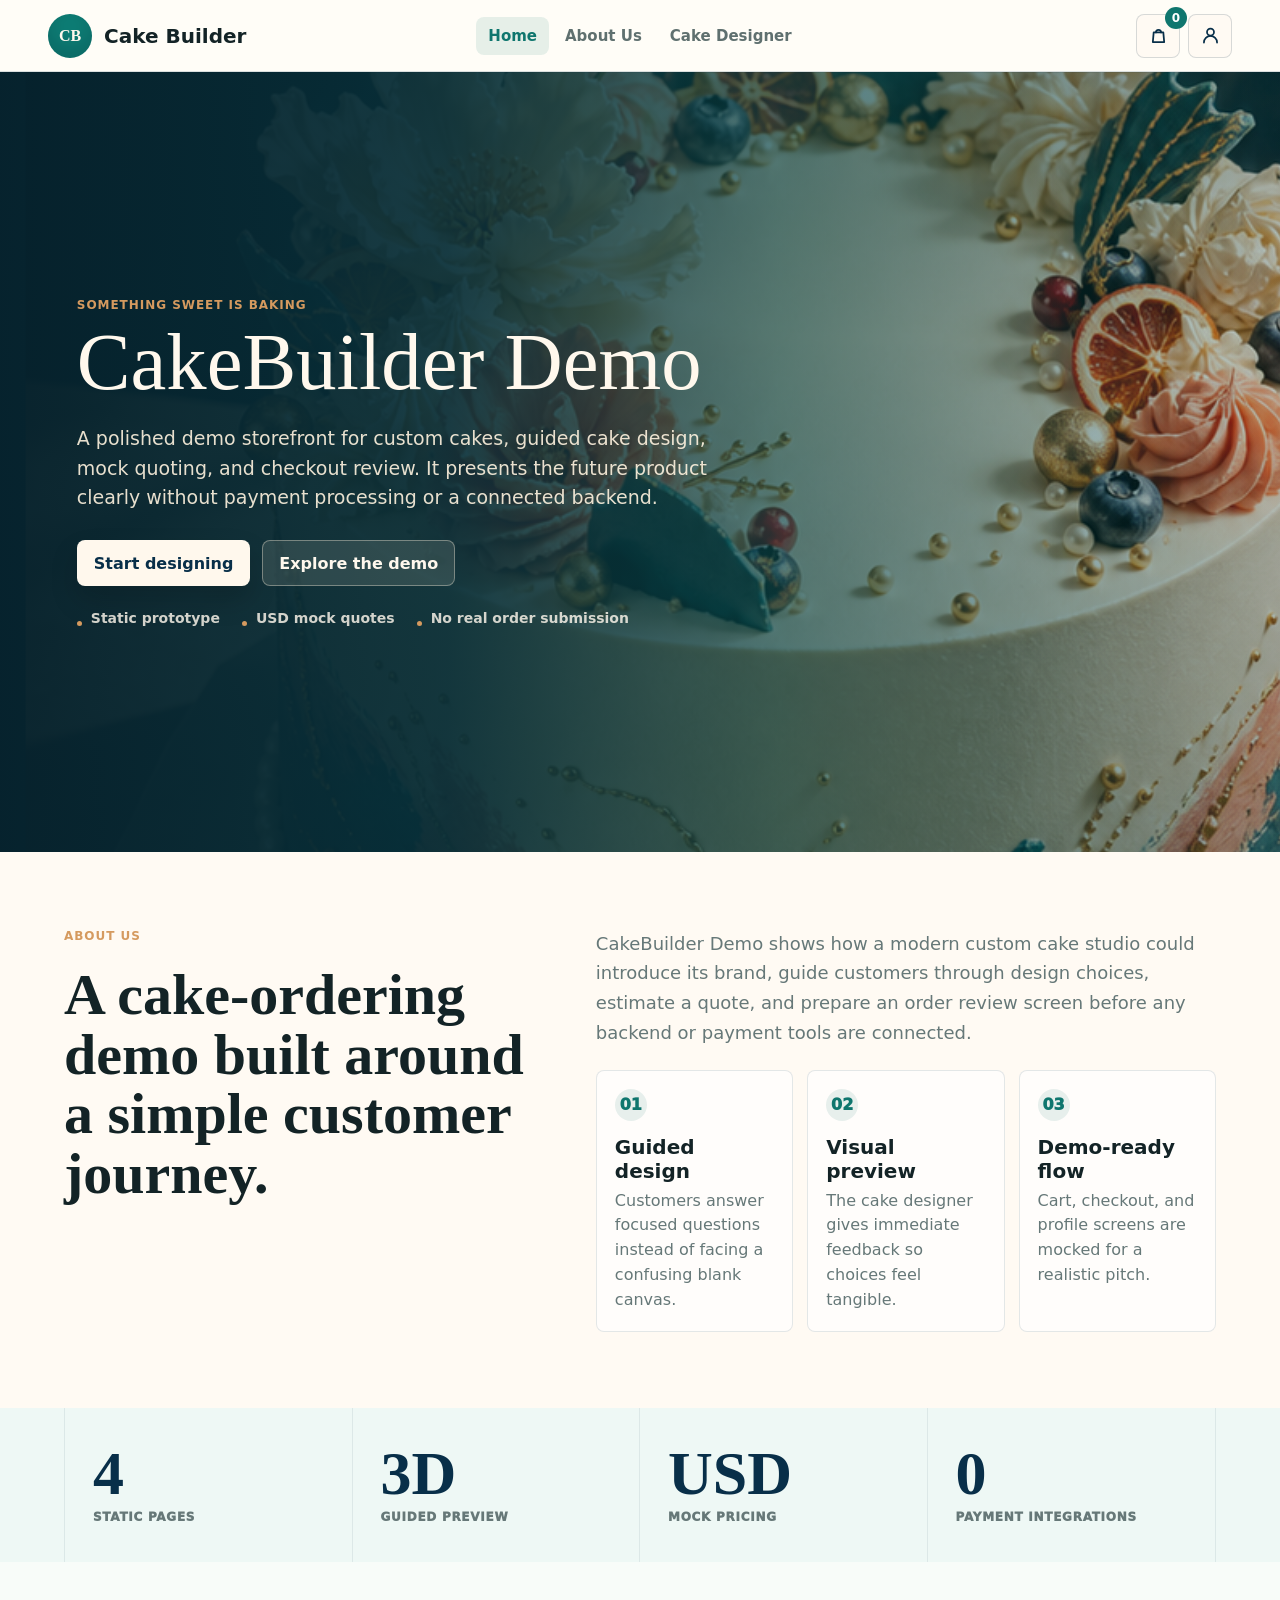
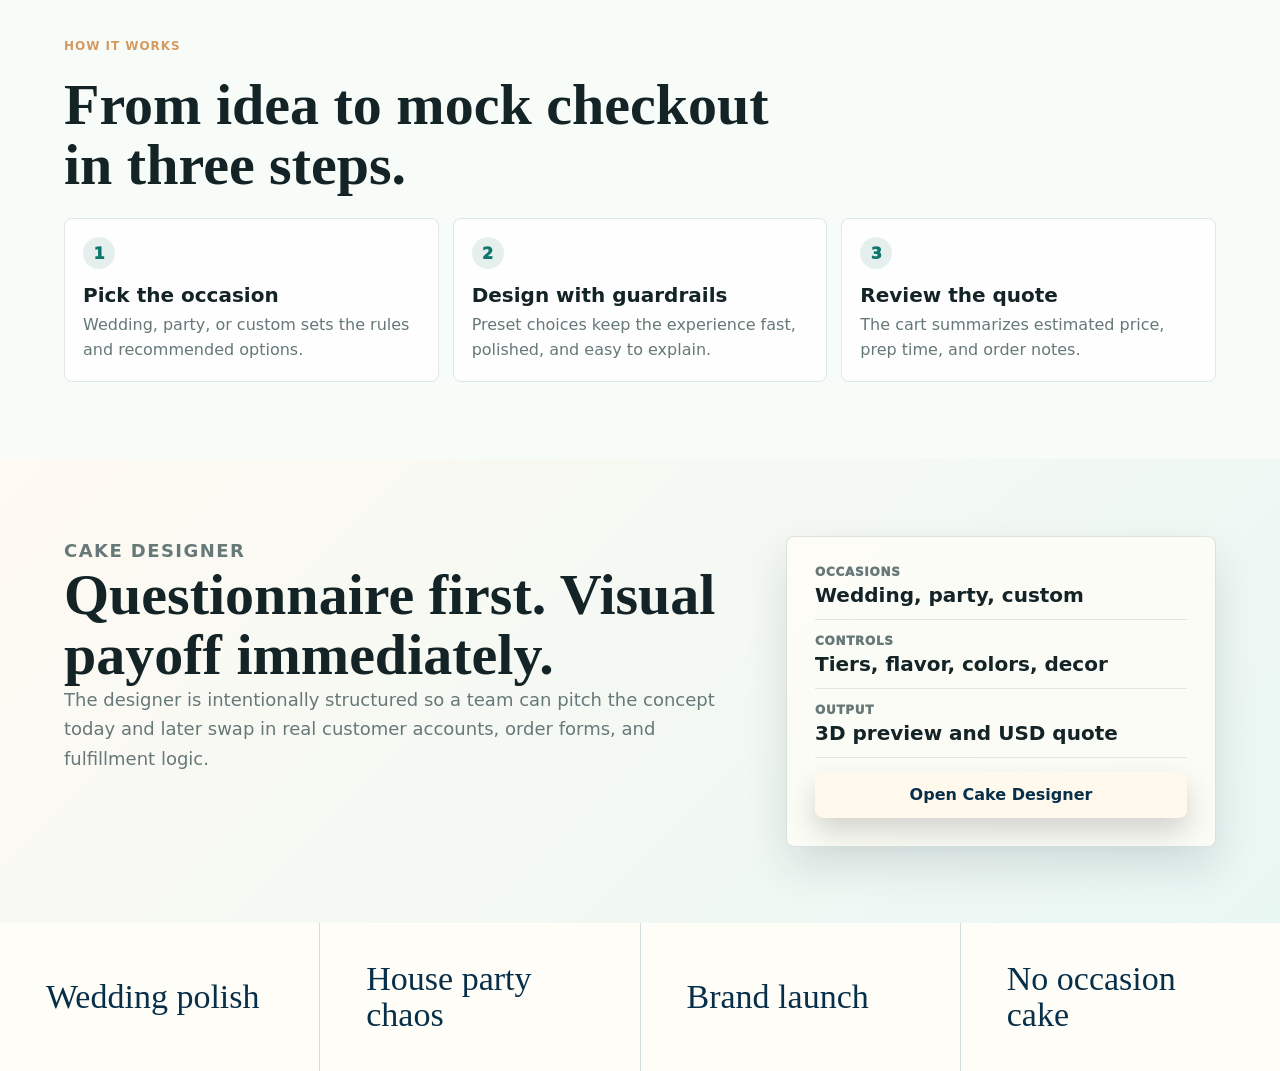
==== commit 690f862f: "Update brand text" ====
--- a/index.html
+++ b/index.html
@@ -14,7 +14,7 @@
     <header class="site-header">
       <a class="brand" href="index.html" aria-label="CakeBuilder Demo home">
         <span class="brand-mark">CB</span>
-        <span class="brand-text">Crack The Cake</span>
+        <span class="brand-text">Cake Builder</span>
       </a>
       <nav class="nav-links" aria-label="Primary navigation">
         <a aria-current="page" href="index.html">Home</a>
